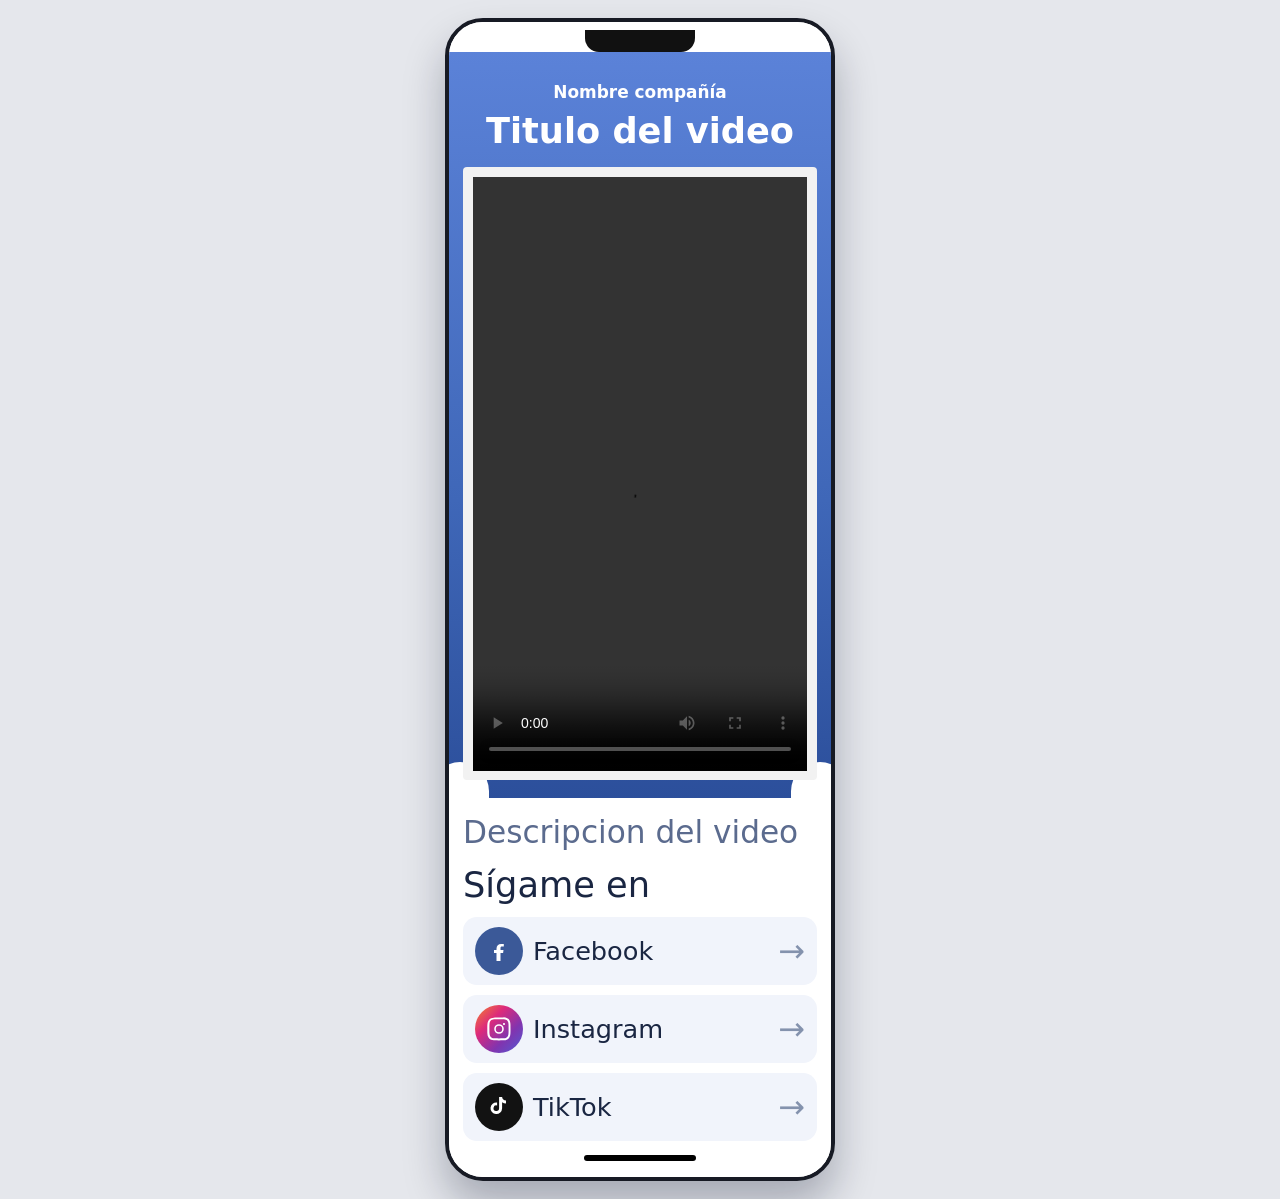
==== index.html @ ad81b4fa "Refina diseño QR y separa estructura, estilos y script" ====
<!doctype html>
<html lang="es">
  <head>
    <meta charset="UTF-8" />
    <meta name="viewport" content="width=device-width, initial-scale=1.0" />
    <title>Video QR | Nombre compañía</title>
    <link rel="stylesheet" href="styles.css" />
  </head>
  <body>
    <main class="phone-shell" aria-label="Página de video QR">
      <div class="top-notch-wrap" aria-hidden="true">
        <div class="top-notch"></div>
      </div>

      <section class="hero-frame">
        <p class="company">Nombre compañía</p>
        <h1 class="video-title">Titulo del video</h1>

        <div class="video-card">
          <video class="video-player" controls playsinline preload="metadata">
            <source src="VideoQR.mp4" type="video/mp4" />
            Tu navegador no soporta video HTML5.
          </video>
        </div>
      </section>

      <section class="content">
        <h2 class="description-title">Descripcion del video</h2>

        <h3 class="social-title">Sígame en</h3>
        <div class="social-list">
          <a class="social-item" href="https://www.facebook.com" target="_blank" rel="noopener noreferrer" aria-label="Facebook">
            <span class="social-icon facebook">
              <svg viewBox="0 0 24 24" aria-hidden="true">
                <path d="M13.5 22v-8h2.6l.4-3h-3V9.1c0-.9.3-1.5 1.6-1.5h1.7V5c-.3 0-1.4-.1-2.7-.1-2.7 0-4.6 1.7-4.6 4.8V11H7v3h2.5v8h4z" fill="currentColor"/>
              </svg>
            </span>
            <span class="social-label">Facebook</span>
            <span class="arrow">→</span>
          </a>

          <a class="social-item" href="https://www.instagram.com" target="_blank" rel="noopener noreferrer" aria-label="Instagram">
            <span class="social-icon instagram">
              <svg viewBox="0 0 24 24" aria-hidden="true">
                <path d="M12 7.2A4.8 4.8 0 1 0 12 16.8 4.8 4.8 0 0 0 12 7.2Zm0 8A3.2 3.2 0 1 1 12 8.8a3.2 3.2 0 0 1 0 6.4Zm6.1-8.2a1.1 1.1 0 1 1-2.2 0 1.1 1.1 0 0 1 2.2 0Z" fill="currentColor"/>
                <path d="M12 2.2c3.2 0 3.6 0 4.8.1 1 .1 1.6.2 2 .4.5.2.9.4 1.4.9.4.4.7.8.9 1.4.2.4.3 1 .4 2 .1 1.2.1 1.6.1 4.8s0 3.6-.1 4.8c-.1 1-.2 1.6-.4 2-.2.5-.4.9-.9 1.4-.4.4-.8.7-1.4.9-.4.2-1 .3-2 .4-1.2.1-1.6.1-4.8.1s-3.6 0-4.8-.1c-1-.1-1.6-.2-2-.4a3.8 3.8 0 0 1-1.4-.9 3.8 3.8 0 0 1-.9-1.4c-.2-.4-.3-1-.4-2-.1-1.2-.1-1.6-.1-4.8s0-3.6.1-4.8c.1-1 .2-1.6.4-2 .2-.5.4-.9.9-1.4.4-.4.8-.7 1.4-.9.4-.2 1-.3 2-.4C8.4 2.2 8.8 2.2 12 2.2Zm0-1.6c-3.2 0-3.7 0-5 .1-1.3.1-2.1.3-2.8.6a5.4 5.4 0 0 0-1.9 1.2A5.4 5.4 0 0 0 1 4.4c-.3.7-.5 1.5-.6 2.8C.3 8.5.3 9 .3 12s0 3.5.1 4.8c.1 1.3.3 2.1.6 2.8.3.7.7 1.3 1.2 1.9.6.6 1.2.9 1.9 1.2.7.3 1.5.5 2.8.6 1.3.1 1.8.1 5 .1s3.7 0 5-.1c1.3-.1 2.1-.3 2.8-.6a5.4 5.4 0 0 0 1.9-1.2c.6-.6.9-1.2 1.2-1.9.3-.7.5-1.5.6-2.8.1-1.3.1-1.8.1-5s0-3.7-.1-5c-.1-1.3-.3-2.1-.6-2.8a5.4 5.4 0 0 0-1.2-1.9 5.4 5.4 0 0 0-1.9-1.2c-.7-.3-1.5-.5-2.8-.6C15.7.6 15.2.6 12 .6Z" fill="currentColor"/>
              </svg>
            </span>
            <span class="social-label">Instagram</span>
            <span class="arrow">→</span>
          </a>

          <a class="social-item" href="https://www.tiktok.com" target="_blank" rel="noopener noreferrer" aria-label="TikTok">
            <span class="social-icon tiktok">
              <svg viewBox="0 0 24 24" aria-hidden="true">
                <path d="M19 8.5a6.5 6.5 0 0 1-3.9-1.3v6.1a5.8 5.8 0 1 1-5-5.8v3a2.8 2.8 0 1 0 2 2.7V2h3a4 4 0 0 0 3.9 3.5v3z" fill="currentColor"/>
              </svg>
            </span>
            <span class="social-label">TikTok</span>
            <span class="arrow">→</span>
          </a>
        </div>

        <div class="home-indicator" aria-hidden="true"></div>
      </section>
    </main>

    <script src="script.js"></script>
  </body>
</html>
---- styles.css ----
:root {
  --blue-1: #5b82d8;
  --blue-2: #3f67b8;
  --blue-3: #2c4f9b;
  --ink: #1a2642;
  --muted: #617193;
  --surface: #ffffff;
  --social-bg: #f1f4fb;
}

* {
  box-sizing: border-box;
}

body {
  margin: 0;
  min-height: 100vh;
  display: grid;
  place-items: center;
  background: #e5e7ec;
  font-family: "Segoe UI", system-ui, -apple-system, sans-serif;
  color: var(--ink);
  padding: 18px;
}

.phone-shell {
  width: min(100%, 390px);
  border: 4px solid #171a24;
  border-radius: 38px;
  background: var(--surface);
  overflow: hidden;
  box-shadow: 0 24px 42px rgba(8, 16, 38, 0.28);
}

.top-notch-wrap {
  padding-top: 8px;
  display: flex;
  justify-content: center;
  background: #fff;
}

.top-notch {
  width: 110px;
  height: 22px;
  background: #111;
  border-radius: 0 0 14px 14px;
}

.hero-frame {
  position: relative;
  background: linear-gradient(180deg, var(--blue-1) 0%, var(--blue-2) 60%, var(--blue-3) 100%);
  padding: 22px 14px 18px;
  text-align: center;
  color: #fff;
  overflow: hidden;
}

.hero-frame::before,
.hero-frame::after {
  content: "";
  position: absolute;
  bottom: -44px;
  width: 58px;
  height: 80px;
  background: #fff;
  border-radius: 35px;
}

.hero-frame::before {
  left: -18px;
}

.hero-frame::after {
  right: -18px;
}

.company {
  margin: 8px 0 10px;
  font-size: 1.06rem;
  font-weight: 600;
}

.video-title {
  margin: 0 0 16px;
  font-size: clamp(2rem, 6.8vw, 2.2rem);
  line-height: 1.1;
  font-weight: 800;
}

.video-card {
  position: relative;
  z-index: 1;
  background: #f2f2f2;
  border-radius: 4px;
  padding: 10px;
}

.video-player {
  width: 100%;
  display: block;
  aspect-ratio: 9 / 16;
  object-fit: cover;
  background: #000;
}

.content {
  padding: 14px;
  background: #fff;
}

.description-title {
  margin: 2px 0 14px;
  font-size: 1.95rem;
  font-weight: 400;
  color: #5b6b8e;
}

.social-title {
  margin: 0 0 12px;
  font-size: 2.2rem;
  font-weight: 400;
}

.social-list {
  display: grid;
  gap: 10px;
}

.social-item {
  display: flex;
  align-items: center;
  gap: 10px;
  text-decoration: none;
  color: var(--ink);
  background: var(--social-bg);
  padding: 10px 12px;
  border-radius: 14px;
  transition: transform 0.2s ease, box-shadow 0.2s ease;
}

.social-item:hover,
.social-item:focus-visible {
  transform: translateY(-1px);
  box-shadow: 0 8px 18px rgba(34, 58, 106, 0.15);
}

.social-icon {
  width: 48px;
  height: 48px;
  border-radius: 50%;
  display: grid;
  place-items: center;
  color: #fff;
  flex-shrink: 0;
}

.social-icon svg {
  width: 24px;
  height: 24px;
}

.facebook {
  background: #3b5998;
}

.instagram {
  background: linear-gradient(135deg, #f58529, #dd2a7b, #8134af, #515bd4);
}

.tiktok {
  background: #121212;
}

.social-label {
  flex: 1;
  font-size: 1.6rem;
}

.arrow {
  color: #8492ad;
  font-size: 2rem;
  line-height: 1;
}

.home-indicator {
  width: 112px;
  height: 6px;
  border-radius: 99px;
  margin: 14px auto 2px;
  background: #000;
}

@media (max-width: 420px) {
  body {
    padding: 0;
    background: #e5e7ec;
  }

  .phone-shell {
    min-height: 100vh;
    width: 100%;
    border: none;
    border-radius: 0;
    box-shadow: none;
  }
}
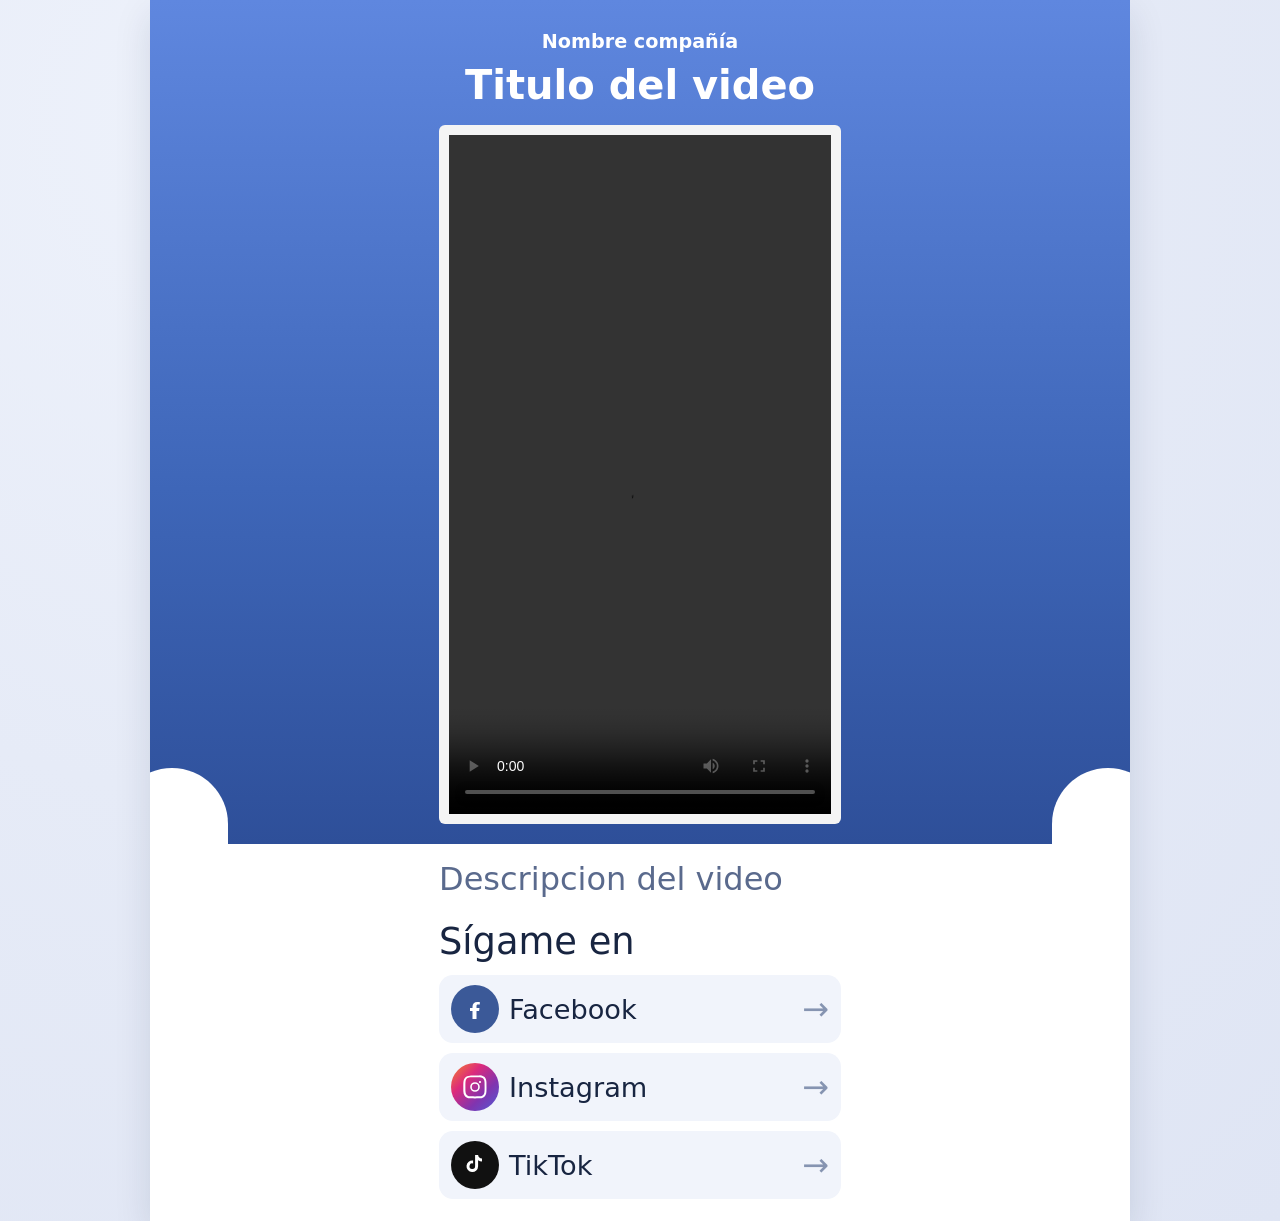
==== commit e35bfd16: "Quita marco de celular y adapta layout para móvil y escritorio" ====
--- a/index.html
+++ b/index.html
@@ -7,61 +7,59 @@
     <link rel="stylesheet" href="styles.css" />
   </head>
   <body>
-    <main class="phone-shell" aria-label="Página de video QR">
-      <div class="top-notch-wrap" aria-hidden="true">
-        <div class="top-notch"></div>
-      </div>
+    <main class="page" aria-label="Página de video QR">
+      <section class="hero-frame">
+        <div class="hero-inner">
+          <p class="company">Nombre compañía</p>
+          <h1 class="video-title">Titulo del video</h1>
 
-      <section class="hero-frame">
-        <p class="company">Nombre compañía</p>
-        <h1 class="video-title">Titulo del video</h1>
-
-        <div class="video-card">
-          <video class="video-player" controls playsinline preload="metadata">
-            <source src="VideoQR.mp4" type="video/mp4" />
-            Tu navegador no soporta video HTML5.
-          </video>
+          <div class="video-card">
+            <video class="video-player" controls playsinline preload="metadata">
+              <source src="VideoQR.mp4" type="video/mp4" />
+              Tu navegador no soporta video HTML5.
+            </video>
+          </div>
         </div>
       </section>
 
       <section class="content">
-        <h2 class="description-title">Descripcion del video</h2>
+        <div class="content-inner">
+          <h2 class="description-title">Descripcion del video</h2>
 
-        <h3 class="social-title">Sígame en</h3>
-        <div class="social-list">
-          <a class="social-item" href="https://www.facebook.com" target="_blank" rel="noopener noreferrer" aria-label="Facebook">
-            <span class="social-icon facebook">
-              <svg viewBox="0 0 24 24" aria-hidden="true">
-                <path d="M13.5 22v-8h2.6l.4-3h-3V9.1c0-.9.3-1.5 1.6-1.5h1.7V5c-.3 0-1.4-.1-2.7-.1-2.7 0-4.6 1.7-4.6 4.8V11H7v3h2.5v8h4z" fill="currentColor"/>
-              </svg>
-            </span>
-            <span class="social-label">Facebook</span>
-            <span class="arrow">→</span>
-          </a>
+          <h3 class="social-title">Sígame en</h3>
+          <div class="social-list">
+            <a class="social-item" href="https://www.facebook.com" target="_blank" rel="noopener noreferrer" aria-label="Facebook">
+              <span class="social-icon facebook">
+                <svg viewBox="0 0 24 24" aria-hidden="true">
+                  <path d="M13.5 22v-8h2.6l.4-3h-3V9.1c0-.9.3-1.5 1.6-1.5h1.7V5c-.3 0-1.4-.1-2.7-.1-2.7 0-4.6 1.7-4.6 4.8V11H7v3h2.5v8h4z" fill="currentColor"/>
+                </svg>
+              </span>
+              <span class="social-label">Facebook</span>
+              <span class="arrow">→</span>
+            </a>
 
-          <a class="social-item" href="https://www.instagram.com" target="_blank" rel="noopener noreferrer" aria-label="Instagram">
-            <span class="social-icon instagram">
-              <svg viewBox="0 0 24 24" aria-hidden="true">
-                <path d="M12 7.2A4.8 4.8 0 1 0 12 16.8 4.8 4.8 0 0 0 12 7.2Zm0 8A3.2 3.2 0 1 1 12 8.8a3.2 3.2 0 0 1 0 6.4Zm6.1-8.2a1.1 1.1 0 1 1-2.2 0 1.1 1.1 0 0 1 2.2 0Z" fill="currentColor"/>
-                <path d="M12 2.2c3.2 0 3.6 0 4.8.1 1 .1 1.6.2 2 .4.5.2.9.4 1.4.9.4.4.7.8.9 1.4.2.4.3 1 .4 2 .1 1.2.1 1.6.1 4.8s0 3.6-.1 4.8c-.1 1-.2 1.6-.4 2-.2.5-.4.9-.9 1.4-.4.4-.8.7-1.4.9-.4.2-1 .3-2 .4-1.2.1-1.6.1-4.8.1s-3.6 0-4.8-.1c-1-.1-1.6-.2-2-.4a3.8 3.8 0 0 1-1.4-.9 3.8 3.8 0 0 1-.9-1.4c-.2-.4-.3-1-.4-2-.1-1.2-.1-1.6-.1-4.8s0-3.6.1-4.8c.1-1 .2-1.6.4-2 .2-.5.4-.9.9-1.4.4-.4.8-.7 1.4-.9.4-.2 1-.3 2-.4C8.4 2.2 8.8 2.2 12 2.2Zm0-1.6c-3.2 0-3.7 0-5 .1-1.3.1-2.1.3-2.8.6a5.4 5.4 0 0 0-1.9 1.2A5.4 5.4 0 0 0 1 4.4c-.3.7-.5 1.5-.6 2.8C.3 8.5.3 9 .3 12s0 3.5.1 4.8c.1 1.3.3 2.1.6 2.8.3.7.7 1.3 1.2 1.9.6.6 1.2.9 1.9 1.2.7.3 1.5.5 2.8.6 1.3.1 1.8.1 5 .1s3.7 0 5-.1c1.3-.1 2.1-.3 2.8-.6a5.4 5.4 0 0 0 1.9-1.2c.6-.6.9-1.2 1.2-1.9.3-.7.5-1.5.6-2.8.1-1.3.1-1.8.1-5s0-3.7-.1-5c-.1-1.3-.3-2.1-.6-2.8a5.4 5.4 0 0 0-1.2-1.9 5.4 5.4 0 0 0-1.9-1.2c-.7-.3-1.5-.5-2.8-.6C15.7.6 15.2.6 12 .6Z" fill="currentColor"/>
-              </svg>
-            </span>
-            <span class="social-label">Instagram</span>
-            <span class="arrow">→</span>
-          </a>
+            <a class="social-item" href="https://www.instagram.com" target="_blank" rel="noopener noreferrer" aria-label="Instagram">
+              <span class="social-icon instagram">
+                <svg viewBox="0 0 24 24" aria-hidden="true">
+                  <path d="M12 7.2A4.8 4.8 0 1 0 12 16.8 4.8 4.8 0 0 0 12 7.2Zm0 8A3.2 3.2 0 1 1 12 8.8a3.2 3.2 0 0 1 0 6.4Zm6.1-8.2a1.1 1.1 0 1 1-2.2 0 1.1 1.1 0 0 1 2.2 0Z" fill="currentColor"/>
+                  <path d="M12 2.2c3.2 0 3.6 0 4.8.1 1 .1 1.6.2 2 .4.5.2.9.4 1.4.9.4.4.7.8.9 1.4.2.4.3 1 .4 2 .1 1.2.1 1.6.1 4.8s0 3.6-.1 4.8c-.1 1-.2 1.6-.4 2-.2.5-.4.9-.9 1.4-.4.4-.8.7-1.4.9-.4.2-1 .3-2 .4-1.2.1-1.6.1-4.8.1s-3.6 0-4.8-.1c-1-.1-1.6-.2-2-.4a3.8 3.8 0 0 1-1.4-.9 3.8 3.8 0 0 1-.9-1.4c-.2-.4-.3-1-.4-2-.1-1.2-.1-1.6-.1-4.8s0-3.6.1-4.8c.1-1 .2-1.6.4-2 .2-.5.4-.9.9-1.4.4-.4.8-.7 1.4-.9.4-.2 1-.3 2-.4C8.4 2.2 8.8 2.2 12 2.2Zm0-1.6c-3.2 0-3.7 0-5 .1-1.3.1-2.1.3-2.8.6a5.4 5.4 0 0 0-1.9 1.2A5.4 5.4 0 0 0 1 4.4c-.3.7-.5 1.5-.6 2.8C.3 8.5.3 9 .3 12s0 3.5.1 4.8c.1 1.3.3 2.1.6 2.8.3.7.7 1.3 1.2 1.9.6.6 1.2.9 1.9 1.2.7.3 1.5.5 2.8.6 1.3.1 1.8.1 5 .1s3.7 0 5-.1c1.3-.1 2.1-.3 2.8-.6a5.4 5.4 0 0 0 1.9-1.2c.6-.6.9-1.2 1.2-1.9.3-.7.5-1.5.6-2.8.1-1.3.1-1.8.1-5s0-3.7-.1-5c-.1-1.3-.3-2.1-.6-2.8a5.4 5.4 0 0 0-1.2-1.9 5.4 5.4 0 0 0-1.9-1.2c-.7-.3-1.5-.5-2.8-.6C15.7.6 15.2.6 12 .6Z" fill="currentColor"/>
+                </svg>
+              </span>
+              <span class="social-label">Instagram</span>
+              <span class="arrow">→</span>
+            </a>
 
-          <a class="social-item" href="https://www.tiktok.com" target="_blank" rel="noopener noreferrer" aria-label="TikTok">
-            <span class="social-icon tiktok">
-              <svg viewBox="0 0 24 24" aria-hidden="true">
-                <path d="M19 8.5a6.5 6.5 0 0 1-3.9-1.3v6.1a5.8 5.8 0 1 1-5-5.8v3a2.8 2.8 0 1 0 2 2.7V2h3a4 4 0 0 0 3.9 3.5v3z" fill="currentColor"/>
-              </svg>
-            </span>
-            <span class="social-label">TikTok</span>
-            <span class="arrow">→</span>
-          </a>
+            <a class="social-item" href="https://www.tiktok.com" target="_blank" rel="noopener noreferrer" aria-label="TikTok">
+              <span class="social-icon tiktok">
+                <svg viewBox="0 0 24 24" aria-hidden="true">
+                  <path d="M19 8.5a6.5 6.5 0 0 1-3.9-1.3v6.1a5.8 5.8 0 1 1-5-5.8v3a2.8 2.8 0 1 0 2 2.7V2h3a4 4 0 0 0 3.9 3.5v3z" fill="currentColor"/>
+                </svg>
+              </span>
+              <span class="social-label">TikTok</span>
+              <span class="arrow">→</span>
+            </a>
+          </div>
         </div>
-
-        <div class="home-indicator" aria-hidden="true"></div>
       </section>
     </main>
 
--- a/styles.css
+++ b/styles.css
@@ -1,11 +1,10 @@
 :root {
-  --blue-1: #5b82d8;
-  --blue-2: #3f67b8;
-  --blue-3: #2c4f9b;
-  --ink: #1a2642;
-  --muted: #617193;
+  --blue-1: #5f87df;
+  --blue-2: #3e66b8;
+  --blue-3: #2e4f99;
+  --ink: #182541;
+  --social-bg: #f1f4fb;
   --surface: #ffffff;
-  --social-bg: #f1f4fb;
 }
 
 * {
@@ -15,43 +14,22 @@
 body {
   margin: 0;
   min-height: 100vh;
-  display: grid;
-  place-items: center;
-  background: #e5e7ec;
+  background: radial-gradient(circle at 20% 10%, #eef2fb 0%, #e6ebf7 45%, #dfe5f4 100%);
   font-family: "Segoe UI", system-ui, -apple-system, sans-serif;
   color: var(--ink);
-  padding: 18px;
 }
 
-.phone-shell {
-  width: min(100%, 390px);
-  border: 4px solid #171a24;
-  border-radius: 38px;
+.page {
+  width: min(100%, 980px);
+  margin: 0 auto;
   background: var(--surface);
-  overflow: hidden;
-  box-shadow: 0 24px 42px rgba(8, 16, 38, 0.28);
-}
-
-.top-notch-wrap {
-  padding-top: 8px;
-  display: flex;
-  justify-content: center;
-  background: #fff;
-}
-
-.top-notch {
-  width: 110px;
-  height: 22px;
-  background: #111;
-  border-radius: 0 0 14px 14px;
+  box-shadow: 0 14px 35px rgba(18, 34, 68, 0.12);
+  min-height: 100vh;
 }
 
 .hero-frame {
   position: relative;
-  background: linear-gradient(180deg, var(--blue-1) 0%, var(--blue-2) 60%, var(--blue-3) 100%);
-  padding: 22px 14px 18px;
-  text-align: center;
-  color: #fff;
+  background: linear-gradient(180deg, var(--blue-1) 0%, var(--blue-2) 58%, var(--blue-3) 100%);
   overflow: hidden;
 }
 
@@ -59,39 +37,47 @@
 .hero-frame::after {
   content: "";
   position: absolute;
-  bottom: -44px;
-  width: 58px;
-  height: 80px;
+  bottom: -56px;
+  width: 112px;
+  height: 132px;
   background: #fff;
-  border-radius: 35px;
+  border-radius: 62px;
 }
 
-.hero-frame::before {
-  left: -18px;
+.hero-frame::before { left: -34px; }
+.hero-frame::after { right: -34px; }
+
+.hero-inner,
+.content-inner {
+  width: min(100%, 430px);
+  margin: 0 auto;
+  padding-inline: 14px;
 }
 
-.hero-frame::after {
-  right: -18px;
+.hero-inner {
+  padding-block: 30px 20px;
+  text-align: center;
+  color: #fff;
+  position: relative;
+  z-index: 1;
 }
 
 .company {
-  margin: 8px 0 10px;
-  font-size: 1.06rem;
+  margin: 0 0 10px;
+  font-size: 1.2rem;
   font-weight: 600;
 }
 
 .video-title {
-  margin: 0 0 16px;
-  font-size: clamp(2rem, 6.8vw, 2.2rem);
+  margin: 0 0 18px;
+  font-size: clamp(2rem, 7vw, 2.5rem);
+  font-weight: 800;
   line-height: 1.1;
-  font-weight: 800;
 }
 
 .video-card {
-  position: relative;
-  z-index: 1;
-  background: #f2f2f2;
-  border-radius: 4px;
+  background: #f4f4f4;
+  border-radius: 6px;
   padding: 10px;
 }
 
@@ -104,20 +90,23 @@
 }
 
 .content {
-  padding: 14px;
   background: #fff;
 }
 
+.content-inner {
+  padding-block: 16px 22px;
+}
+
 .description-title {
-  margin: 2px 0 14px;
-  font-size: 1.95rem;
+  margin: 0 0 22px;
+  color: #5a6a8d;
+  font-size: clamp(1.6rem, 5.8vw, 2rem);
   font-weight: 400;
-  color: #5b6b8e;
 }
 
 .social-title {
   margin: 0 0 12px;
-  font-size: 2.2rem;
+  font-size: clamp(1.9rem, 6.2vw, 2.3rem);
   font-weight: 400;
 }
 
@@ -133,24 +122,24 @@
   text-decoration: none;
   color: var(--ink);
   background: var(--social-bg);
+  border-radius: 14px;
   padding: 10px 12px;
-  border-radius: 14px;
-  transition: transform 0.2s ease, box-shadow 0.2s ease;
+  transition: transform .2s ease, box-shadow .2s ease;
 }
 
 .social-item:hover,
 .social-item:focus-visible {
   transform: translateY(-1px);
-  box-shadow: 0 8px 18px rgba(34, 58, 106, 0.15);
+  box-shadow: 0 8px 18px rgba(34, 58, 106, 0.14);
 }
 
 .social-icon {
   width: 48px;
   height: 48px;
-  border-radius: 50%;
+  border-radius: 999px;
+  color: #fff;
   display: grid;
   place-items: center;
-  color: #fff;
   flex-shrink: 0;
 }
 
@@ -159,48 +148,23 @@
   height: 24px;
 }
 
-.facebook {
-  background: #3b5998;
-}
-
-.instagram {
-  background: linear-gradient(135deg, #f58529, #dd2a7b, #8134af, #515bd4);
-}
-
-.tiktok {
-  background: #121212;
-}
+.facebook { background: #3b5998; }
+.instagram { background: linear-gradient(135deg, #f58529, #dd2a7b, #8134af, #515bd4); }
+.tiktok { background: #111; }
 
 .social-label {
   flex: 1;
-  font-size: 1.6rem;
+  font-size: clamp(1.25rem, 4.8vw, 1.7rem);
 }
 
 .arrow {
-  color: #8492ad;
   font-size: 2rem;
+  color: #8694b1;
   line-height: 1;
 }
 
-.home-indicator {
-  width: 112px;
-  height: 6px;
-  border-radius: 99px;
-  margin: 14px auto 2px;
-  background: #000;
-}
-
-@media (max-width: 420px) {
-  body {
-    padding: 0;
-    background: #e5e7ec;
-  }
-
-  .phone-shell {
-    min-height: 100vh;
-    width: 100%;
-    border: none;
-    border-radius: 0;
+@media (max-width: 768px) {
+  .page {
     box-shadow: none;
   }
 }
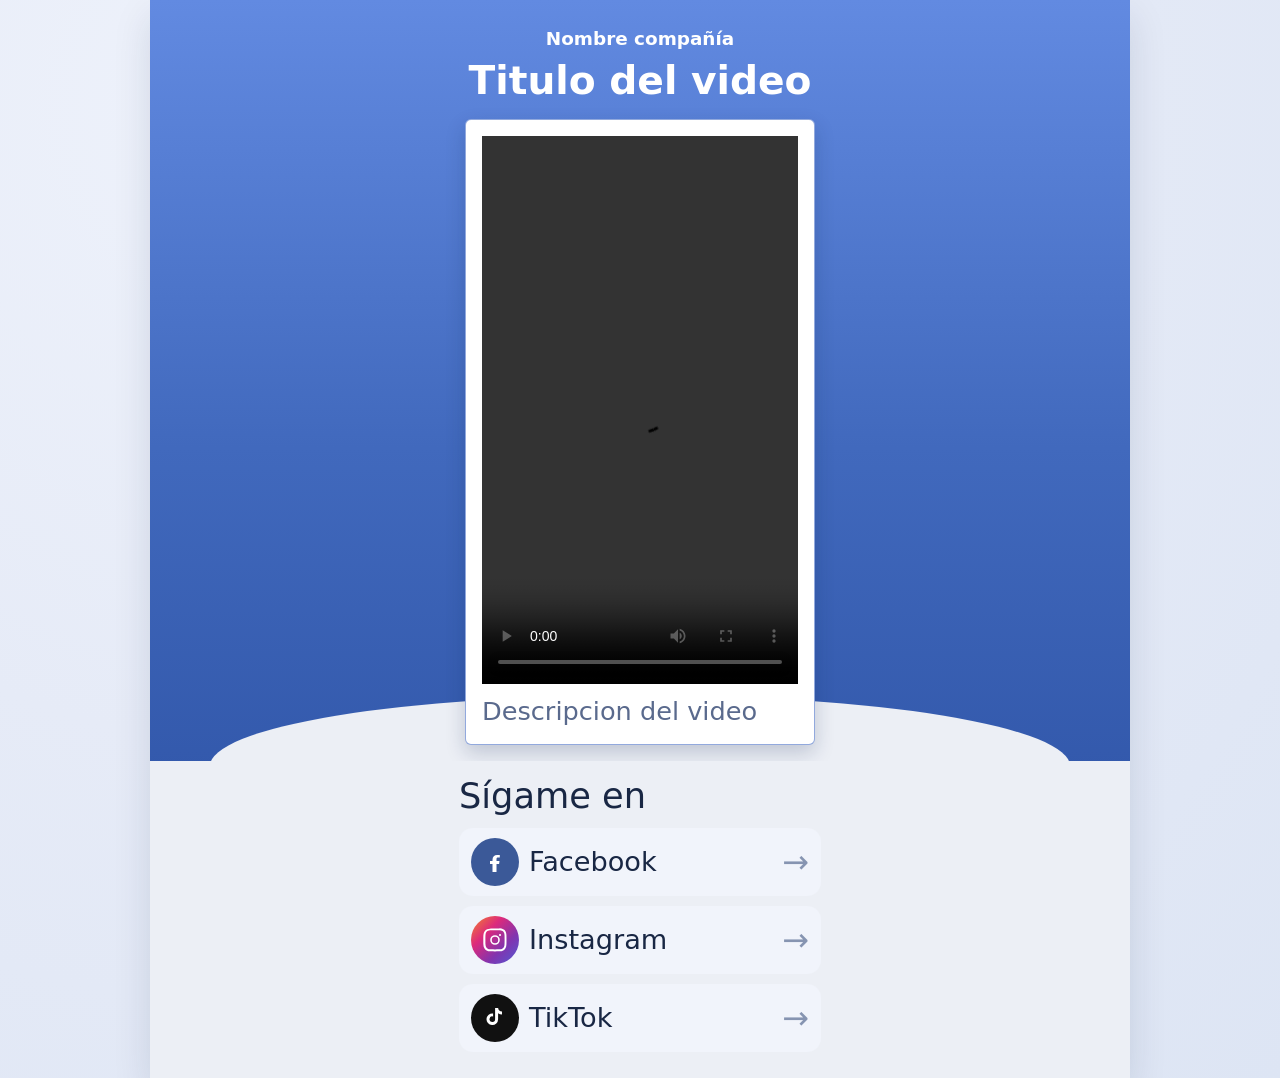
==== commit 5f385e58: "Aumenta ligeramente el borde blanco del marco de video" ====
--- a/index.html
+++ b/index.html
@@ -18,14 +18,14 @@
               <source src="VideoQR.mp4" type="video/mp4" />
               Tu navegador no soporta video HTML5.
             </video>
+
+            <h2 class="description-title">Descripcion del video</h2>
           </div>
         </div>
       </section>
 
       <section class="content">
         <div class="content-inner">
-          <h2 class="description-title">Descripcion del video</h2>
-
           <h3 class="social-title">Sígame en</h3>
           <div class="social-list">
             <a class="social-item" href="https://www.facebook.com" target="_blank" rel="noopener noreferrer" aria-label="Facebook">
--- a/styles.css
+++ b/styles.css
@@ -1,112 +1,129 @@
 :root {
-  --blue-1: #5f87df;
-  --blue-2: #3e66b8;
-  --blue-3: #2e4f99;
-  --ink: #182541;
+  --blue-top: #628ae1;
+  --blue-mid: #4169bd;
+  --blue-bottom: #3359ac;
+  --ink: #192744;
+  --muted: #5a6a8d;
+  --surface: #ffffff;
+  --page-gray: #eceff5;
   --social-bg: #f1f4fb;
-  --surface: #ffffff;
 }
 
 * {
   box-sizing: border-box;
 }
 
+html,
 body {
   margin: 0;
+  padding: 0;
+}
+
+body {
   min-height: 100vh;
-  background: radial-gradient(circle at 20% 10%, #eef2fb 0%, #e6ebf7 45%, #dfe5f4 100%);
+  overflow-x: hidden;
   font-family: "Segoe UI", system-ui, -apple-system, sans-serif;
   color: var(--ink);
+  background: radial-gradient(circle at 20% 10%, #eef2fb 0%, #e6ebf7 45%, #dde5f4 100%);
 }
 
 .page {
-  width: min(100%, 980px);
+  width: 100%;
+  max-width: 980px;
   margin: 0 auto;
-  background: var(--surface);
-  box-shadow: 0 14px 35px rgba(18, 34, 68, 0.12);
   min-height: 100vh;
+  background: var(--page-gray);
+  box-shadow: 0 16px 36px rgba(18, 34, 68, 0.12);
 }
 
 .hero-frame {
   position: relative;
-  background: linear-gradient(180deg, var(--blue-1) 0%, var(--blue-2) 58%, var(--blue-3) 100%);
   overflow: hidden;
+  background: linear-gradient(180deg, var(--blue-top) 0%, var(--blue-mid) 58%, var(--blue-bottom) 100%);
+  padding-bottom: 18px;
 }
 
-.hero-frame::before,
 .hero-frame::after {
   content: "";
   position: absolute;
-  bottom: -56px;
-  width: 112px;
-  height: 132px;
-  background: #fff;
-  border-radius: 62px;
+  left: 50%;
+  transform: translateX(-50%);
+  bottom: -66px;
+  width: min(136%, 860px);
+  height: 142px;
+  background: var(--page-gray);
+  border-radius: 50%;
 }
-
-.hero-frame::before { left: -34px; }
-.hero-frame::after { right: -34px; }
 
 .hero-inner,
 .content-inner {
-  width: min(100%, 430px);
+  width: min(100%, 390px);
   margin: 0 auto;
   padding-inline: 14px;
 }
 
 .hero-inner {
-  padding-block: 30px 20px;
+  position: relative;
+  z-index: 1;
   text-align: center;
   color: #fff;
-  position: relative;
-  z-index: 1;
+  padding-block: 18px 8px;
 }
 
 .company {
-  margin: 0 0 10px;
-  font-size: 1.2rem;
+  margin: 10px 0 10px;
+  font-size: 1.15rem;
   font-weight: 600;
 }
 
 .video-title {
-  margin: 0 0 18px;
-  font-size: clamp(2rem, 7vw, 2.5rem);
+  margin: 0 0 16px;
+  line-height: 1.12;
   font-weight: 800;
-  line-height: 1.1;
+  font-size: clamp(2rem, 6.7vw, 2.45rem);
 }
 
+/* Marco blanco del video */
 .video-card {
-  background: #f4f4f4;
+  width: min(100%, 350px);
+  margin: 0 auto;
+  background: #fff;
+  border: 1px solid rgba(74, 113, 198, 0.6);
   border-radius: 6px;
-  padding: 10px;
+  padding: 16px;
+  box-shadow: 0 8px 20px rgba(17, 36, 78, 0.2);
 }
 
 .video-player {
   width: 100%;
   display: block;
-  aspect-ratio: 9 / 16;
+  aspect-ratio: 9 / 15.6;
   object-fit: cover;
   background: #000;
 }
 
 .content {
-  background: #fff;
+  position: relative;
+  background: var(--page-gray);
+  margin-top: -10px;
+  z-index: 2;
 }
 
 .content-inner {
-  padding-block: 16px 22px;
+  padding-block: 14px 26px;
 }
 
 .description-title {
-  margin: 0 0 22px;
-  color: #5a6a8d;
-  font-size: clamp(1.6rem, 5.8vw, 2rem);
+  margin: 12px 0 2px;
+  color: var(--muted);
+  font-size: clamp(1.35rem, 4.8vw, 1.6rem);
   font-weight: 400;
+  text-align: left;
 }
 
 .social-title {
   margin: 0 0 12px;
-  font-size: clamp(1.9rem, 6.2vw, 2.3rem);
+  font-size: clamp(1.9rem, 6.2vw, 2.2rem);
   font-weight: 400;
 }
 
@@ -124,7 +141,7 @@
   background: var(--social-bg);
   border-radius: 14px;
   padding: 10px 12px;
-  transition: transform .2s ease, box-shadow .2s ease;
+  transition: transform 0.2s ease, box-shadow 0.2s ease;
 }
 
 .social-item:hover,
@@ -148,9 +165,17 @@
   height: 24px;
 }
 
-.facebook { background: #3b5998; }
-.instagram { background: linear-gradient(135deg, #f58529, #dd2a7b, #8134af, #515bd4); }
-.tiktok { background: #111; }
+.facebook {
+  background: #3b5998;
+}
+
+.instagram {
+  background: linear-gradient(135deg, #f58529, #dd2a7b, #8134af, #515bd4);
+}
+
+.tiktok {
+  background: #111;
+}
 
 .social-label {
   flex: 1;
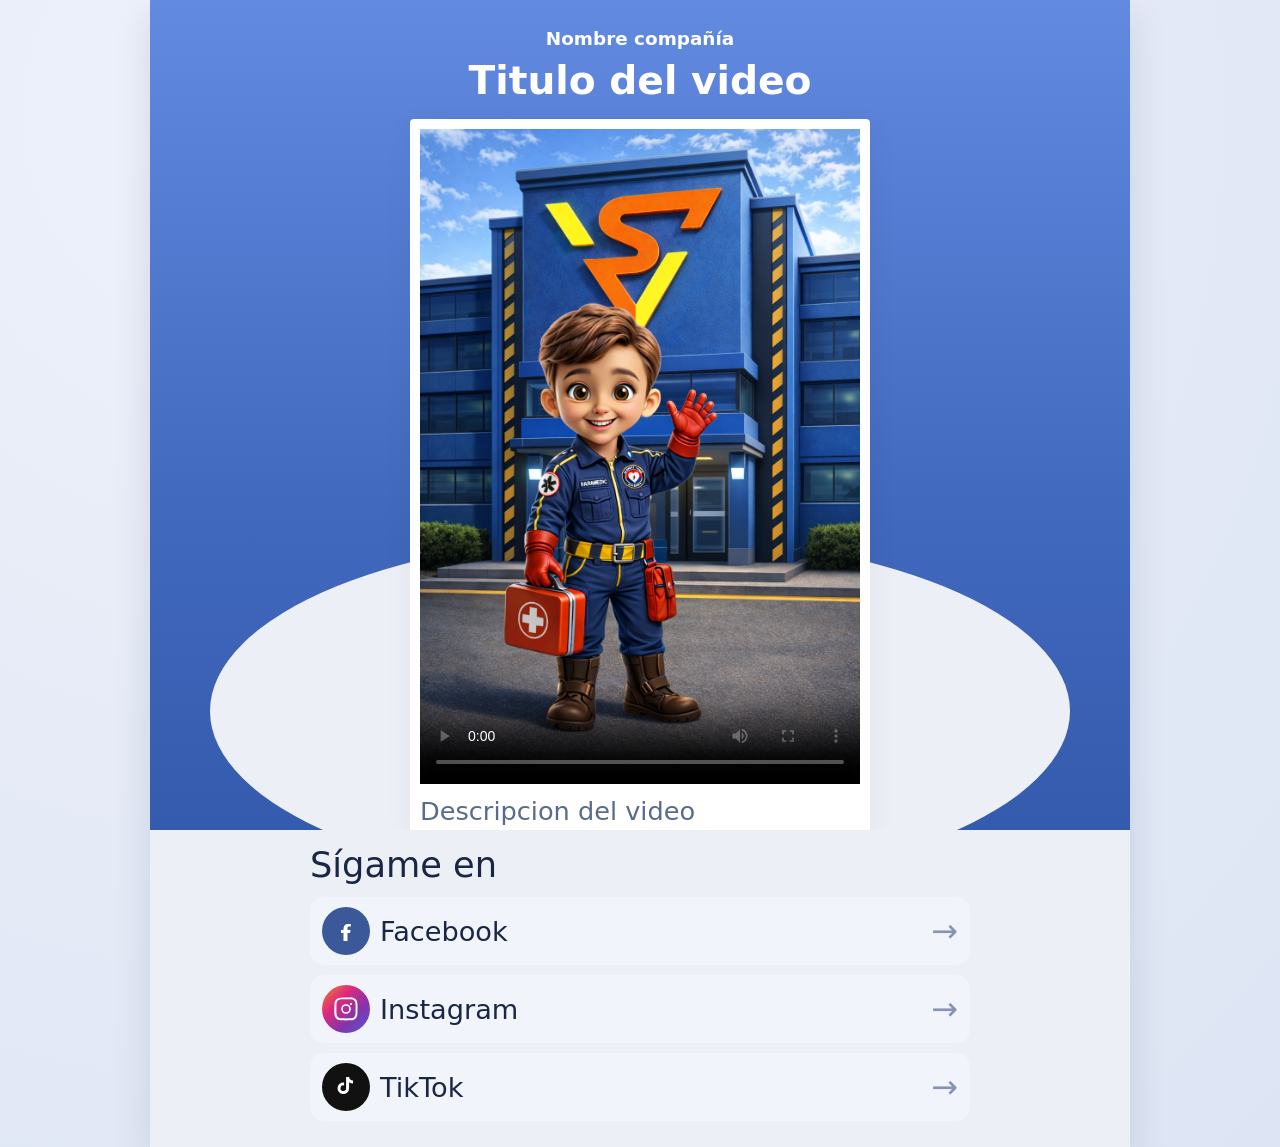
==== commit 5094b876: "Actualiza redes sociales y portada del video" ====
--- a/index.html
+++ b/index.html
@@ -14,7 +14,7 @@
           <h1 class="video-title">Titulo del video</h1>
 
           <div class="video-card">
-            <video class="video-player" controls playsinline preload="metadata">
+            <video class="video-player" controls playsinline preload="metadata" poster="portadaVideo.png">
               <source src="VideoQR.mp4" type="video/mp4" />
               Tu navegador no soporta video HTML5.
             </video>
@@ -28,7 +28,7 @@
         <div class="content-inner">
           <h3 class="social-title">Sígame en</h3>
           <div class="social-list">
-            <a class="social-item" href="https://www.facebook.com" target="_blank" rel="noopener noreferrer" aria-label="Facebook">
+            <a class="social-item" href="https://www.facebook.com/2000siemprecr/" target="_blank" rel="noopener noreferrer" aria-label="Facebook">
               <span class="social-icon facebook">
                 <svg viewBox="0 0 24 24" aria-hidden="true">
                   <path d="M13.5 22v-8h2.6l.4-3h-3V9.1c0-.9.3-1.5 1.6-1.5h1.7V5c-.3 0-1.4-.1-2.7-.1-2.7 0-4.6 1.7-4.6 4.8V11H7v3h2.5v8h4z" fill="currentColor"/>
@@ -38,7 +38,7 @@
               <span class="arrow">→</span>
             </a>
 
-            <a class="social-item" href="https://www.instagram.com" target="_blank" rel="noopener noreferrer" aria-label="Instagram">
+            <a class="social-item" href="https://www.instagram.com/2000siempreconstructora/" target="_blank" rel="noopener noreferrer" aria-label="Instagram">
               <span class="social-icon instagram">
                 <svg viewBox="0 0 24 24" aria-hidden="true">
                   <path d="M12 7.2A4.8 4.8 0 1 0 12 16.8 4.8 4.8 0 0 0 12 7.2Zm0 8A3.2 3.2 0 1 1 12 8.8a3.2 3.2 0 0 1 0 6.4Zm6.1-8.2a1.1 1.1 0 1 1-2.2 0 1.1 1.1 0 0 1 2.2 0Z" fill="currentColor"/>
--- a/styles.css
+++ b/styles.css
@@ -40,7 +40,7 @@
   position: relative;
   overflow: hidden;
   background: linear-gradient(180deg, var(--blue-top) 0%, var(--blue-mid) 58%, var(--blue-bottom) 100%);
-  padding-bottom: 18px;
+  padding-bottom: 8px;
 }
 
 .hero-frame::after {
@@ -48,18 +48,18 @@
   position: absolute;
   left: 50%;
   transform: translateX(-50%);
-  bottom: -66px;
+  bottom: -13px;
   width: min(136%, 860px);
-  height: 142px;
+  height: 352px;
   background: var(--page-gray);
   border-radius: 50%;
 }
 
 .hero-inner,
 .content-inner {
-  width: min(100%, 390px);
+  width: min(100%, 700px);
   margin: 0 auto;
-  padding-inline: 14px;
+  padding-inline: 8px;
 }
 
 .hero-inner {
@@ -85,27 +85,29 @@
 
 /* Marco blanco del video */
 .video-card {
-  width: min(100%, 350px);
-  margin: 0 auto;
+  width: min(100%, 460px);
+  margin: 0 auto 20px;
   background: #fff;
-  border: 1px solid rgba(74, 113, 198, 0.6);
-  border-radius: 6px;
-  padding: 16px;
-  box-shadow: 0 8px 20px rgba(17, 36, 78, 0.2);
+  border: none;
+  border-radius: 4px;
+  padding: 10px;
+  box-shadow: 1px 6px 30px rgba(0, 31, 14, 0.05);
 }
 
 .video-player {
   width: 100%;
   display: block;
-  aspect-ratio: 9 / 15.6;
+  aspect-ratio: 9 / 13.4;
   object-fit: cover;
-  background: #000;
+  border: none;
+  border-radius: 0;
+  background: #dce5f6;
 }
 
 .content {
   position: relative;
   background: var(--page-gray);
-  margin-top: -10px;
+  margin-top: -44px;
   z-index: 2;
 }
 
@@ -188,6 +190,13 @@
   line-height: 1;
 }
 
+@media (min-width: 640px) {
+  .hero-inner,
+  .content-inner {
+    padding-inline: 20px;
+  }
+}
+
 @media (max-width: 768px) {
   .page {
     box-shadow: none;
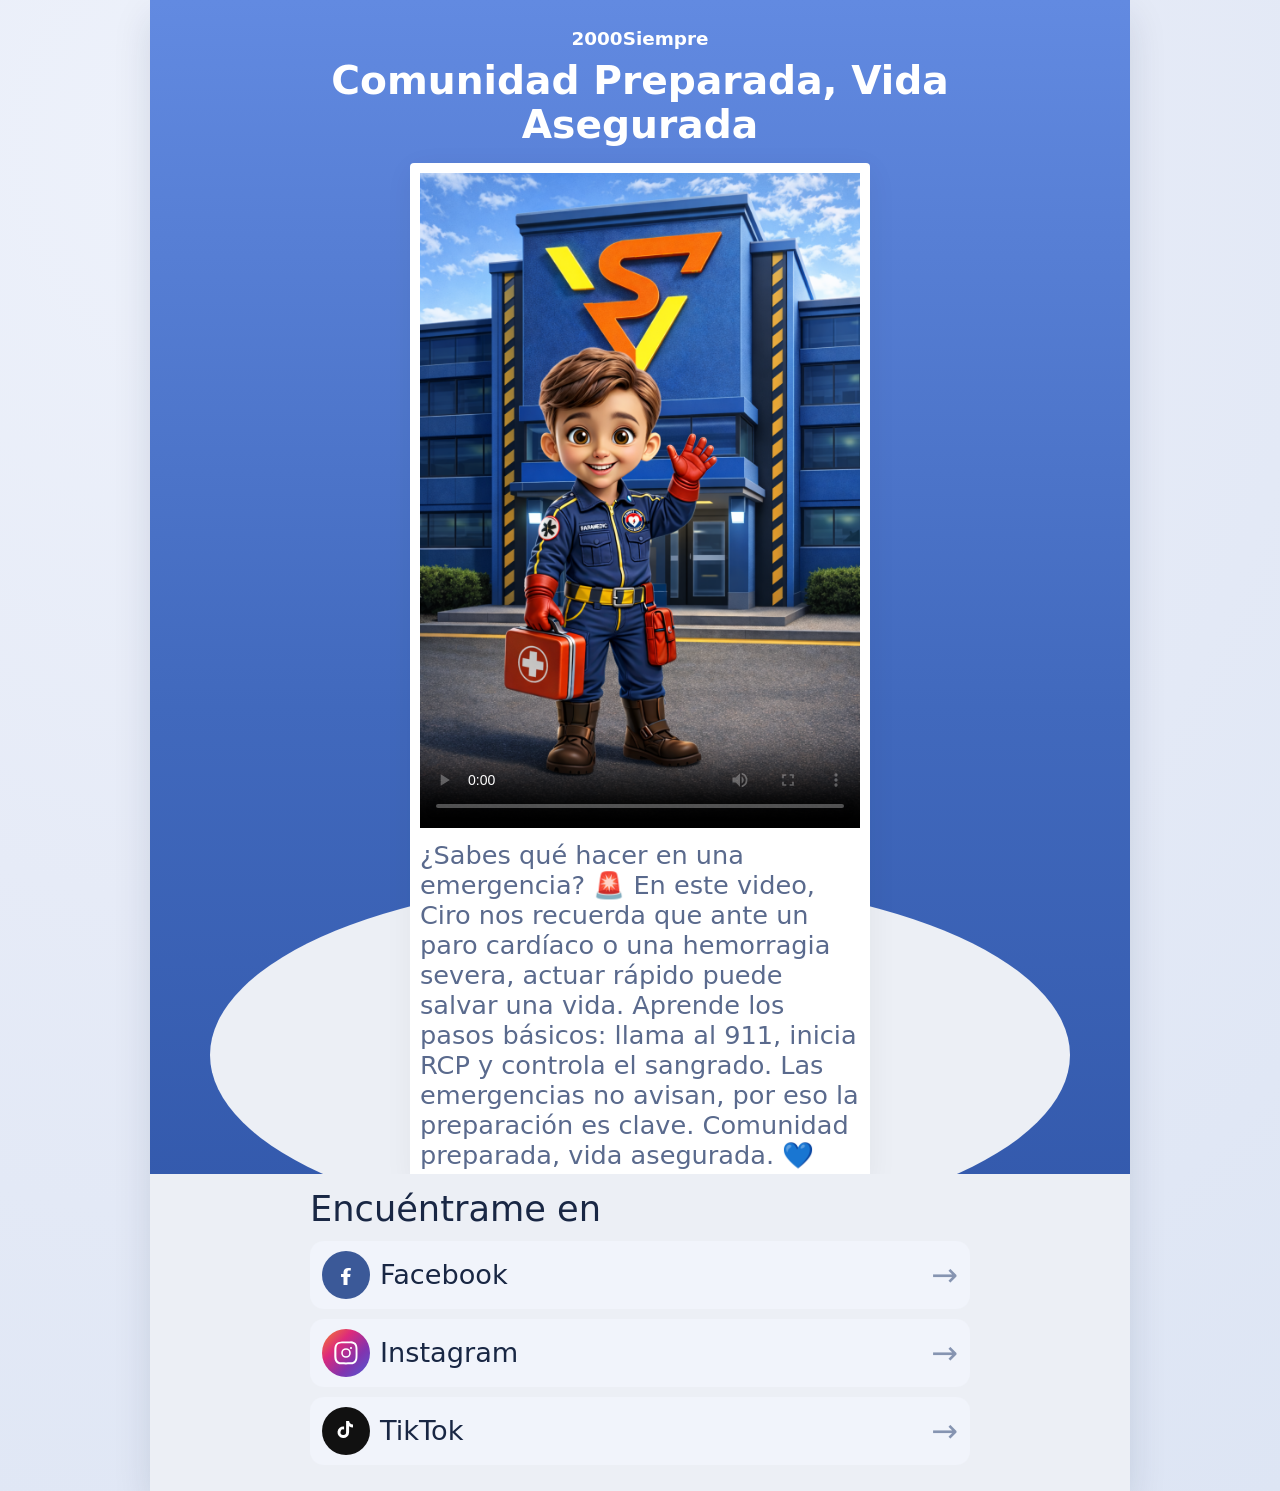
==== commit 0313af73: "Cambiando titulos y descripcion" ====
--- a/index.html
+++ b/index.html
@@ -3,15 +3,15 @@
   <head>
     <meta charset="UTF-8" />
     <meta name="viewport" content="width=device-width, initial-scale=1.0" />
-    <title>Video QR | Nombre compañía</title>
+    <title>Video QR | 2000Siempre</title>
     <link rel="stylesheet" href="styles.css" />
   </head>
   <body>
     <main class="page" aria-label="Página de video QR">
       <section class="hero-frame">
         <div class="hero-inner">
-          <p class="company">Nombre compañía</p>
-          <h1 class="video-title">Titulo del video</h1>
+          <p class="company">2000Siempre</p>
+          <h1 class="video-title">Comunidad Preparada, Vida Asegurada</h1>
 
           <div class="video-card">
             <video class="video-player" controls playsinline preload="metadata" poster="portadaVideo.png">
@@ -19,14 +19,14 @@
               Tu navegador no soporta video HTML5.
             </video>
 
-            <h2 class="description-title">Descripcion del video</h2>
+            <h2 class="description-title">¿Sabes qué hacer en una emergencia? 🚨 En este video, Ciro nos recuerda que ante un paro cardíaco o una hemorragia severa, actuar rápido puede salvar una vida. Aprende los pasos básicos: llama al 911, inicia RCP y controla el sangrado. Las emergencias no avisan, por eso la preparación es clave. Comunidad preparada, vida asegurada. 💙</h2>
           </div>
         </div>
       </section>
 
       <section class="content">
         <div class="content-inner">
-          <h3 class="social-title">Sígame en</h3>
+          <h3 class="social-title">Encuéntrame en</h3>
           <div class="social-list">
             <a class="social-item" href="https://www.facebook.com/2000siemprecr/" target="_blank" rel="noopener noreferrer" aria-label="Facebook">
               <span class="social-icon facebook">
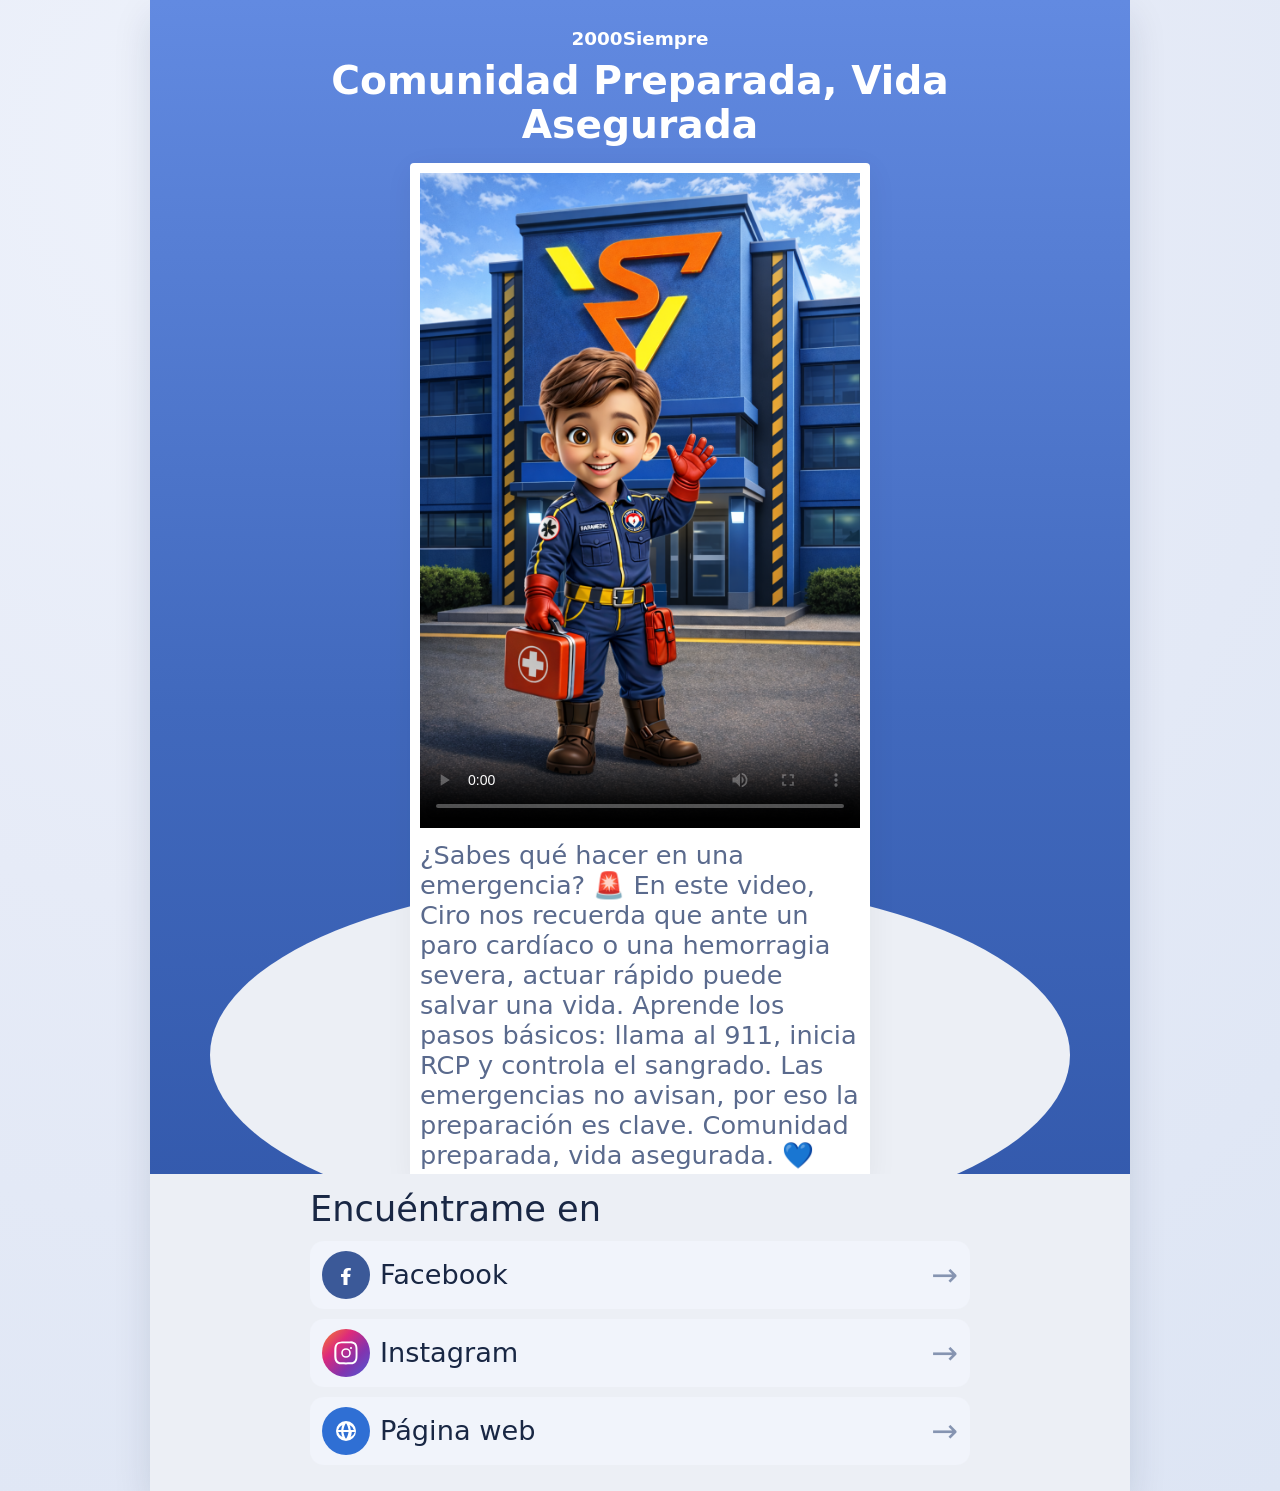
==== commit 90529e1b: "Reemplaza enlace de TikTok por página web" ====
--- a/index.html
+++ b/index.html
@@ -49,13 +49,13 @@
               <span class="arrow">→</span>
             </a>
 
-            <a class="social-item" href="https://www.tiktok.com" target="_blank" rel="noopener noreferrer" aria-label="TikTok">
-              <span class="social-icon tiktok">
+            <a class="social-item" href="https://2000-siempre-web.vercel.app" target="_blank" rel="noopener noreferrer" aria-label="Página web">
+              <span class="social-icon website">
                 <svg viewBox="0 0 24 24" aria-hidden="true">
-                  <path d="M19 8.5a6.5 6.5 0 0 1-3.9-1.3v6.1a5.8 5.8 0 1 1-5-5.8v3a2.8 2.8 0 1 0 2 2.7V2h3a4 4 0 0 0 3.9 3.5v3z" fill="currentColor"/>
+                  <path d="M12 2a10 10 0 1 0 10 10A10 10 0 0 0 12 2Zm7.9 9h-3.1a15.8 15.8 0 0 0-1.2-5A8 8 0 0 1 19.9 11ZM12 4.2c1 1.2 2 3.3 2.6 6.8H9.4C10 7.5 11 5.4 12 4.2ZM8.4 6a15.8 15.8 0 0 0-1.2 5H4.1A8 8 0 0 1 8.4 6ZM4.1 13h3.1a15.8 15.8 0 0 0 1.2 5A8 8 0 0 1 4.1 13Zm5.3 0h5.2c-.6 3.5-1.6 5.6-2.6 6.8-1-1.2-2-3.3-2.6-6.8Zm7.2 5a15.8 15.8 0 0 0 1.2-5h3.1a8 8 0 0 1-4.3 5Z" fill="currentColor"/>
                 </svg>
               </span>
-              <span class="social-label">TikTok</span>
+              <span class="social-label">Página web</span>
               <span class="arrow">→</span>
             </a>
           </div>
--- a/styles.css
+++ b/styles.css
@@ -175,8 +175,8 @@
   background: linear-gradient(135deg, #f58529, #dd2a7b, #8134af, #515bd4);
 }
 
-.tiktok {
-  background: #111;
+.website {
+  background: #2f6fd4;
 }
 
 .social-label {
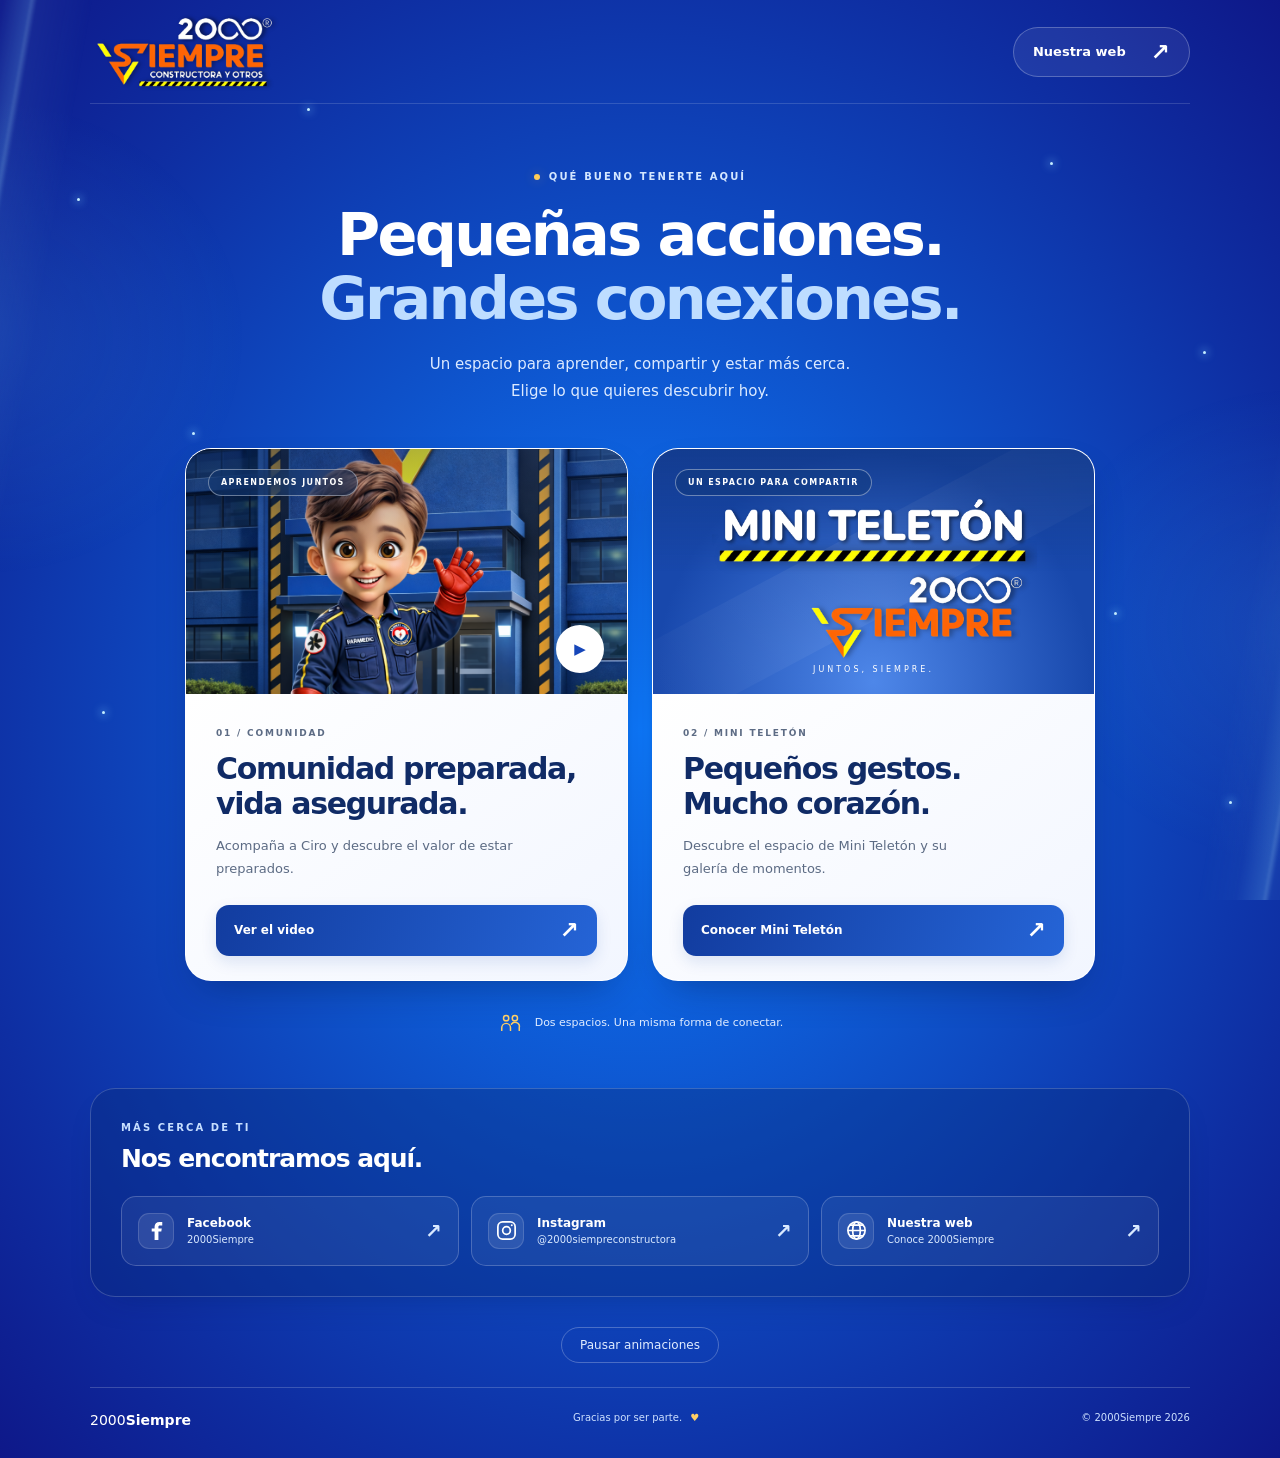
==== commit 1336035b: "Nueva version de la web" ====
--- a/index.html
+++ b/index.html
@@ -1,68 +1,73 @@
 <!doctype html>
 <html lang="es">
-  <head>
-    <meta charset="UTF-8" />
-    <meta name="viewport" content="width=device-width, initial-scale=1.0" />
-    <title>Video QR | 2000Siempre</title>
-    <link rel="stylesheet" href="styles.css" />
-  </head>
-  <body>
-    <main class="page" aria-label="Página de video QR">
-      <section class="hero-frame">
-        <div class="hero-inner">
-          <p class="company">2000Siempre</p>
-          <h1 class="video-title">Comunidad Preparada, Vida Asegurada</h1>
-
-          <div class="video-card">
-            <video class="video-player" controls playsinline preload="metadata" poster="portadaVideo.png">
-              <source src="VideoQR.mp4" type="video/mp4" />
-              Tu navegador no soporta video HTML5.
-            </video>
-
-            <h2 class="description-title">¿Sabes qué hacer en una emergencia? 🚨 En este video, Ciro nos recuerda que ante un paro cardíaco o una hemorragia severa, actuar rápido puede salvar una vida. Aprende los pasos básicos: llama al 911, inicia RCP y controla el sangrado. Las emergencias no avisan, por eso la preparación es clave. Comunidad preparada, vida asegurada. 💙</h2>
-          </div>
-        </div>
+<head>
+  <meta charset="utf-8">
+  <meta name="viewport" content="width=device-width, initial-scale=1">
+  <meta name="theme-color" content="#123a99">
+  <meta name="description" content="Conoce los espacios de 2000Siempre: Comunidad Preparada y Mini Teletón.">
+  <link rel="icon" href="assets/favicon.ico" type="image/x-icon">
+  <title>2000Siempre · Conectamos contigo</title>
+  <link rel="stylesheet" href="styles.css?v=4">
+  <link rel="stylesheet" href="effects.css?v=19">
+  <link rel="stylesheet" href="workshops.css?v=14">
+  <script src="workshops-data.js?v=13" defer></script>
+  <script src="workshops.js?v=14" defer></script>
+  <script src="gallery.js?v=10" defer></script>
+  <script src="script.js?v=15" defer></script>
+</head>
+<body>
+  <div class="background-lights" aria-hidden="true">
+    <span class="light-ribbon ribbon-left"></span><span class="light-ribbon ribbon-right"></span>
+    <span class="light-haze haze-left"></span><span class="light-haze haze-right"></span>
+    <span class="light-point" style="--x:6%;--y:22%;--duration:7s;--delay:-2s"></span>
+    <span class="light-point" style="--x:15%;--y:48%;--duration:9s;--delay:-5s"></span>
+    <span class="light-point" style="--x:8%;--y:79%;--duration:8s;--delay:-3s"></span>
+    <span class="light-point" style="--x:24%;--y:12%;--duration:8s;--delay:-6s"></span>
+    <span class="light-point" style="--x:82%;--y:18%;--duration:7s;--delay:-4s"></span>
+    <span class="light-point" style="--x:94%;--y:39%;--duration:9s;--delay:-1s"></span>
+    <span class="light-point" style="--x:87%;--y:68%;--duration:8s;--delay:-6s"></span>
+    <span class="light-point" style="--x:96%;--y:89%;--duration:10s;--delay:-3s"></span>
+  </div>
+  <a class="skip" href="#contenido">Ir al contenido</a>
+  <header class="site-header">
+    <a class="brand" href="#inicio" aria-label="2000Siempre, inicio"><img class="brand-official" src="assets/logo-blanco.png" alt="2000Siempre · Constructora y otros" width="190" height="100"></a>
+    <a class="header-link" href="https://2000-siempre-web.vercel.app" target="_blank" rel="noopener noreferrer">Nuestra web <span aria-hidden="true">↗</span></a>
+  </header>
+  <main id="contenido">
+    <section id="inicio" class="view home" aria-labelledby="home-title">
+      <div class="intro"><p class="eyebrow"><span></span> QUÉ BUENO TENERTE AQUÍ</p><h1 id="home-title" tabindex="-1">Pequeñas acciones.<br><span>Grandes conexiones.</span></h1><p class="lead">Un espacio para aprender, compartir y estar más cerca.<br class="desktop-break"> Elige lo que quieres descubrir hoy.</p></div>
+      <div class="choices">
+        <a class="choice community" href="#comunidad"><div class="choice-art"><img src="assets/portadaVideo.png" alt="Ciro, el personaje de Comunidad Preparada" fetchpriority="high"><span class="tag">APRENDEMOS JUNTOS</span><span class="play" aria-hidden="true">▶</span></div><div class="choice-copy"><span class="number">01 / COMUNIDAD</span><h2>Comunidad preparada,<br>vida asegurada.</h2><p>Acompaña a Ciro y descubre el valor de estar preparados.</p><span class="card-action">Ver el video <span aria-hidden="true">↗</span></span></div></a>
+        <a class="choice teleton" href="#mini-teleton"><div class="choice-art teleton-art"><span class="tag">UN ESPACIO PARA COMPARTIR</span><img class="teleton-logo" src="assets/logo-mini-teleton.png" alt="Mini Teletón · 2000Siempre" width="1024" height="768"><span class="art-caption">JUNTOS, SIEMPRE.</span></div><div class="choice-copy"><span class="number">02 / MINI TELETÓN</span><h2>Pequeños gestos.<br>Mucho corazón.</h2><p>Descubre el espacio de Mini Teletón y su galería de momentos.</p><span class="card-action">Conocer Mini Teletón <span aria-hidden="true">↗</span></span></div></a>
+      </div>
+      <p class="home-note"><span class="community-icon" aria-hidden="true"><svg viewBox="0 0 24 24" fill="none" stroke="currentColor" stroke-width="1.7" stroke-linecap="round" stroke-linejoin="round" aria-hidden="true"><circle cx="7" cy="7" r="3"/><circle cx="17" cy="7" r="3"/><path d="M2 21v-3a5 5 0 0 1 10 0v3m1-7a5 5 0 0 1 9 4v3"/></svg></span> Dos espacios. Una misma forma de conectar.</p>
+    </section>
+    <section id="comunidad" class="view detail" aria-labelledby="video-title" hidden>
+      <a class="back" href="#inicio">← Volver al inicio</a>
+      <div class="section-heading"><p class="eyebrow">01 / COMUNIDAD</p><h1 id="video-title" tabindex="-1">Comunidad preparada,<br><span>vida asegurada.</span></h1><p class="lead">Aprendamos juntos con Ciro.</p></div>
+      <div class="video-layout"><div class="video-shell"><video controls playsinline preload="none" poster="assets/portadaVideo.png" aria-label="Video Comunidad Preparada, Vida Asegurada"><source src="assets/VideoQR.mp4" type="video/mp4">Tu navegador no soporta video. <a href="assets/VideoQR.mp4">Abrir el video</a>.</video></div><div class="video-copy"><span class="round-icon" aria-hidden="true">▶</span><p class="eyebrow">UN MENSAJE DE CIRO</p><h2>La preparación<br>hace la diferencia.</h2><p>¿Sabes qué hacer en una emergencia? 🚨 En este video, Ciro nos recuerda que ante un paro cardíaco o una hemorragia severa, actuar rápido puede salvar una vida. Aprende los pasos básicos: llama al 911, inicia RCP y controla el sangrado. Las emergencias no avisan, por eso la preparación es clave. Comunidad preparada, vida asegurada. 💙</p><a class="text-link" href="#mini-teleton">También puedes conocer Mini Teletón ↗</a></div></div>
+      <section class="workshops" aria-labelledby="workshops-title">
+        <div class="workshops-heading"><div><p class="eyebrow">APRENDER PARA CUIDARNOS</p><h2 id="workshops-title">Capacitaciones anteriores</h2><p>Un recorrido por los talleres que hemos compartido con comunidades e instituciones.</p></div><span class="workshops-badge">5 encuentros</span></div>
+        <div class="workshop-list" id="workshop-list"></div>
+        <p class="workshops-note">Selecciona un encuentro para abrir su galería.</p>
       </section>
-
-      <section class="content">
-        <div class="content-inner">
-          <h3 class="social-title">Encuéntrame en</h3>
-          <div class="social-list">
-            <a class="social-item" href="https://www.facebook.com/2000siemprecr/" target="_blank" rel="noopener noreferrer" aria-label="Facebook">
-              <span class="social-icon facebook">
-                <svg viewBox="0 0 24 24" aria-hidden="true">
-                  <path d="M13.5 22v-8h2.6l.4-3h-3V9.1c0-.9.3-1.5 1.6-1.5h1.7V5c-.3 0-1.4-.1-2.7-.1-2.7 0-4.6 1.7-4.6 4.8V11H7v3h2.5v8h4z" fill="currentColor"/>
-                </svg>
-              </span>
-              <span class="social-label">Facebook</span>
-              <span class="arrow">→</span>
-            </a>
-
-            <a class="social-item" href="https://www.instagram.com/2000siempreconstructora/" target="_blank" rel="noopener noreferrer" aria-label="Instagram">
-              <span class="social-icon instagram">
-                <svg viewBox="0 0 24 24" aria-hidden="true">
-                  <path d="M12 7.2A4.8 4.8 0 1 0 12 16.8 4.8 4.8 0 0 0 12 7.2Zm0 8A3.2 3.2 0 1 1 12 8.8a3.2 3.2 0 0 1 0 6.4Zm6.1-8.2a1.1 1.1 0 1 1-2.2 0 1.1 1.1 0 0 1 2.2 0Z" fill="currentColor"/>
-                  <path d="M12 2.2c3.2 0 3.6 0 4.8.1 1 .1 1.6.2 2 .4.5.2.9.4 1.4.9.4.4.7.8.9 1.4.2.4.3 1 .4 2 .1 1.2.1 1.6.1 4.8s0 3.6-.1 4.8c-.1 1-.2 1.6-.4 2-.2.5-.4.9-.9 1.4-.4.4-.8.7-1.4.9-.4.2-1 .3-2 .4-1.2.1-1.6.1-4.8.1s-3.6 0-4.8-.1c-1-.1-1.6-.2-2-.4a3.8 3.8 0 0 1-1.4-.9 3.8 3.8 0 0 1-.9-1.4c-.2-.4-.3-1-.4-2-.1-1.2-.1-1.6-.1-4.8s0-3.6.1-4.8c.1-1 .2-1.6.4-2 .2-.5.4-.9.9-1.4.4-.4.8-.7 1.4-.9.4-.2 1-.3 2-.4C8.4 2.2 8.8 2.2 12 2.2Zm0-1.6c-3.2 0-3.7 0-5 .1-1.3.1-2.1.3-2.8.6a5.4 5.4 0 0 0-1.9 1.2A5.4 5.4 0 0 0 1 4.4c-.3.7-.5 1.5-.6 2.8C.3 8.5.3 9 .3 12s0 3.5.1 4.8c.1 1.3.3 2.1.6 2.8.3.7.7 1.3 1.2 1.9.6.6 1.2.9 1.9 1.2.7.3 1.5.5 2.8.6 1.3.1 1.8.1 5 .1s3.7 0 5-.1c1.3-.1 2.1-.3 2.8-.6a5.4 5.4 0 0 0 1.9-1.2c.6-.6.9-1.2 1.2-1.9.3-.7.5-1.5.6-2.8.1-1.3.1-1.8.1-5s0-3.7-.1-5c-.1-1.3-.3-2.1-.6-2.8a5.4 5.4 0 0 0-1.2-1.9 5.4 5.4 0 0 0-1.9-1.2c-.7-.3-1.5-.5-2.8-.6C15.7.6 15.2.6 12 .6Z" fill="currentColor"/>
-                </svg>
-              </span>
-              <span class="social-label">Instagram</span>
-              <span class="arrow">→</span>
-            </a>
-
-            <a class="social-item" href="https://2000-siempre-web.vercel.app" target="_blank" rel="noopener noreferrer" aria-label="Página web">
-              <span class="social-icon website">
-                <svg viewBox="0 0 24 24" aria-hidden="true">
-                  <path d="M12 2a10 10 0 1 0 10 10A10 10 0 0 0 12 2Zm7.9 9h-3.1a15.8 15.8 0 0 0-1.2-5A8 8 0 0 1 19.9 11ZM12 4.2c1 1.2 2 3.3 2.6 6.8H9.4C10 7.5 11 5.4 12 4.2ZM8.4 6a15.8 15.8 0 0 0-1.2 5H4.1A8 8 0 0 1 8.4 6ZM4.1 13h3.1a15.8 15.8 0 0 0 1.2 5A8 8 0 0 1 4.1 13Zm5.3 0h5.2c-.6 3.5-1.6 5.6-2.6 6.8-1-1.2-2-3.3-2.6-6.8Zm7.2 5a15.8 15.8 0 0 0 1.2-5h3.1a8 8 0 0 1-4.3 5Z" fill="currentColor"/>
-                </svg>
-              </span>
-              <span class="social-label">Página web</span>
-              <span class="arrow">→</span>
-            </a>
-          </div>
-        </div>
-      </section>
-    </main>
-
-    <script src="script.js"></script>
-  </body>
+    </section>
+    <section id="mini-teleton" class="view detail" aria-labelledby="teleton-title" hidden>
+      <a class="back" href="#inicio">← Volver al inicio</a>
+      <div class="section-heading"><p class="eyebrow">02 / UN ESPACIO PARA COMPARTIR</p><h1 id="teleton-title" tabindex="-1">Mini <span>Teletón</span></h1><p class="lead">Pequeños gestos que nos acercan.</p></div>
+      <div class="gallery-section"><div class="gallery-heading"><div><p class="eyebrow">NUESTRA GALERÍA</p><h2>Momentos para compartir</h2></div></div><p id="pending-notice" class="pending">Próximamente: las fotografías de Mini Teletón.</p><div class="carousel" role="region" aria-roledescription="carrusel" aria-label="Galería Mini Teletón" tabindex="0"><div class="gallery-track" id="gallery-track"></div></div><div class="gallery-controls"><button class="circle-button" id="previous" aria-label="Página anterior">←</button><div id="gallery-dots" class="gallery-dots" aria-label="Páginas de la galería"></div><button class="circle-button" id="next" aria-label="Página siguiente">→</button></div><p class="page-status" id="page-status" aria-live="polite" aria-atomic="true"></p></div>
+      <div class="section-invite"><span class="community-icon" aria-hidden="true"><svg viewBox="0 0 24 24" fill="none" stroke="currentColor" stroke-width="1.7" stroke-linecap="round" stroke-linejoin="round" aria-hidden="true"><circle cx="7" cy="7" r="3"/><circle cx="17" cy="7" r="3"/><path d="M2 21v-3a5 5 0 0 1 10 0v3m1-7a5 5 0 0 1 9 4v3"/></svg></span><h2>Sigamos conectados.</h2><p>Encuentra más de 2000Siempre en nuestras redes.</p><a class="primary-button" href="https://www.facebook.com/2000siemprecr/" target="_blank" rel="noopener noreferrer">Visitar Facebook ↗</a></div>
+    </section>
+    <section class="social-section" aria-labelledby="social-title"><div><p class="eyebrow">MÁS CERCA DE TI</p><h2 id="social-title">Nos encontramos aquí.</h2></div><div class="social-links"><a href="https://www.facebook.com/2000siemprecr/" target="_blank" rel="noopener noreferrer"><span class="social-icon" aria-hidden="true"><svg viewBox="0 0 24 24" fill="currentColor"><path d="M14 22v-9h3l.5-3H14V8.3c0-.9.3-1.5 1.6-1.5H18V3.2c-.4-.1-1.6-.2-2.9-.2-3 0-5.1 1.8-5.1 5V10H7v3h3v9z"/></svg></span><span>Facebook<small>2000Siempre</small></span><span aria-hidden="true">↗</span></a><a href="https://www.instagram.com/2000siempreconstructora/" target="_blank" rel="noopener noreferrer"><span class="social-icon" aria-hidden="true"><svg viewBox="0 0 24 24" fill="none" stroke="currentColor" stroke-width="1.8"><rect x="3" y="3" width="18" height="18" rx="5"/><circle cx="12" cy="12" r="4"/><circle cx="17.5" cy="6.5" r="1" fill="currentColor" stroke="none"/></svg></span><span>Instagram<small>@2000siempreconstructora</small></span><span aria-hidden="true">↗</span></a><a href="https://2000-siempre-web.vercel.app" target="_blank" rel="noopener noreferrer"><span class="social-icon" aria-hidden="true"><svg viewBox="0 0 24 24" fill="none" stroke="currentColor" stroke-width="1.8"><circle cx="12" cy="12" r="9"/><ellipse cx="12" cy="12" rx="4" ry="9"/><path d="M3 12h18M5 6.5h14M5 17.5h14"/></svg></span><span>Nuestra web<small>Conoce 2000Siempre</small></span><span aria-hidden="true">↗</span></a></div></section>
+  </main>
+  <div class="motion-controls"><button id="motion-toggle" type="button" aria-pressed="true">Pausar animaciones</button></div>
+  <footer><a href="#inicio">2000<strong>Siempre</strong></a><span>Gracias por ser parte. <span class="footer-heart" aria-hidden="true">♥</span></span><span>© 2000Siempre <span id="year">2026</span></span></footer>
+  <dialog id="lightbox" aria-label="Fotografía ampliada de Mini Teletón"><button id="close-lightbox" class="circle-button" aria-label="Cerrar imagen"><svg viewBox="0 0 24 24" aria-hidden="true" fill="none" stroke="currentColor" stroke-width="2.5" stroke-linecap="round"><path d="m6 6 12 12M18 6 6 18"/></svg></button><img id="lightbox-image" alt=""><p id="lightbox-caption"></p></dialog>
+  <dialog id="workshop-dialog" aria-labelledby="workshop-dialog-title">
+    <div class="workshop-modal-heading"><div><p class="eyebrow">CAPACITACIONES ANTERIORES</p><h2 id="workshop-dialog-title"></h2><p id="workshop-dialog-location"></p></div><button type="button" id="workshop-close" aria-label="Cerrar galería"><svg viewBox="0 0 24 24" fill="none" stroke="currentColor" stroke-width="2.5" stroke-linecap="round" aria-hidden="true"><path d="m6 6 12 12M18 6 6 18"/></svg></button></div>
+    <div class="workshop-viewport" role="region" aria-roledescription="carrusel" aria-label="Fotografías de la capacitación" tabindex="0"><div id="workshop-track"></div></div>
+    <div class="workshop-navigation"><button type="button" id="workshop-prev" class="circle-button" aria-label="Foto anterior">←</button><p id="workshop-status" aria-live="polite" aria-atomic="true"></p><button type="button" id="workshop-next" class="circle-button" aria-label="Foto siguiente">→</button></div>
+  </dialog>
+  <noscript><style>.view[hidden]{display:block}.choices{display:none}</style><p class="pending">Activa JavaScript para explorar el carrusel. El video y los enlaces siguen disponibles.</p></noscript>
+</body>
 </html>
--- a/styles.css
+++ b/styles.css
@@ -1,204 +1,6 @@
-:root {
-  --blue-top: #628ae1;
-  --blue-mid: #4169bd;
-  --blue-bottom: #3359ac;
-  --ink: #192744;
-  --muted: #5a6a8d;
-  --surface: #ffffff;
-  --page-gray: #eceff5;
-  --social-bg: #f1f4fb;
-}
+:root{--blue:#1646b9;--navy:#102b66;--muted:#5c6b84;--cream:#f8f8f3;--line:#dce2ec;--yellow:#ffdd63;--orange:#f6a53f;font-family:'Segoe UI',system-ui,sans-serif;color:var(--navy);background:var(--cream);font-synthesis:none}
+*{box-sizing:border-box}body{margin:0}a{color:inherit;text-decoration:none}button{font:inherit;cursor:pointer}button,a{-webkit-tap-highlight-color:transparent}button:focus-visible,a:focus-visible,.carousel:focus-visible{outline:3px solid #d17800;outline-offset:5px}h1:focus{outline:none}[hidden]{display:none!important}h1,h2,p{margin:0}h1,h2{letter-spacing:-.045em}button{color:inherit}button:disabled{cursor:default}main,.site-header,footer{width:min(1100px,calc(100% - 80px));margin-inline:auto}.site-header{height:104px;display:flex;align-items:center;justify-content:space-between;border-bottom:1px solid var(--line)}.brand{display:flex;gap:12px;align-items:center;font-size:25px;letter-spacing:-1px;font-weight:800}.brand-light{font-weight:400}.brand small{display:block;font-size:8px;letter-spacing:2px;margin-top:4px;font-weight:600}.brand-symbol{display:flex;align-items:center;color:var(--blue);font-size:48px;font-weight:900;font-style:italic;letter-spacing:-13px;padding-right:10px}.brand-symbol>span{font-size:35px;color:#e39522}.header-link{font-size:13px;font-weight:600;display:flex;align-items:center;gap:25px}.header-link span{font-size:23px}.intro{text-align:center;padding:62px 0 40px}.eyebrow{font-size:10px;font-weight:750;letter-spacing:2.1px;line-height:1.8}.intro .eyebrow{display:flex;align-items:center;justify-content:center;gap:9px}.eyebrow>span{width:6px;height:6px;background:var(--orange);border-radius:50%}h1{font-size:clamp(36px,4.6vw,59px);line-height:1.08;font-weight:750;margin-top:17px}h1>span{color:var(--blue)}.lead{font-size:15px;line-height:1.8;color:var(--muted);margin-top:21px}.choices{display:grid;grid-template-columns:1fr 1fr;gap:24px;max-width:910px;margin:auto}.choice{border-radius:23px;overflow:hidden;background:#fff;border:1px solid var(--line);transition:transform .25s,box-shadow .25s}.choice:hover{transform:translateY(-5px);box-shadow:0 16px 35px #112b6614}.choice-art{height:245px;position:relative;overflow:hidden;background:#153c87}.community .choice-art img{width:100%;height:100%;object-fit:cover;object-position:50% 40%;transition:transform .6s}.community:hover img{transform:scale(1.035)}.choice-art:after{content:'';position:absolute;inset:0;background:linear-gradient(180deg,#09225250,transparent 50%);pointer-events:none}.tag{position:absolute;z-index:1;top:20px;left:22px;border:1px solid #ffffff60;background:#10377366;backdrop-filter:blur(12px);padding:8px 12px;border-radius:30px;font-size:8px;letter-spacing:1.4px;font-weight:700;color:white}.play{position:absolute;bottom:21px;right:23px;display:grid;place-items:center;width:48px;height:48px;border-radius:50%;background:white;color:var(--blue);font-size:15px;box-shadow:0 4px 25px #102b6626}.choice-copy{padding:27px 30px 24px}.number{font-size:9px;letter-spacing:1.8px;font-weight:700;color:var(--muted)}.choice h2{font-size:30px;line-height:1.15;margin-top:12px}.choice p{font-size:13px;line-height:1.75;color:var(--muted);margin-top:14px;max-width:310px}.card-action{display:flex;justify-content:space-between;align-items:center;border-top:1px solid var(--line);margin-top:24px;padding-top:17px;font-size:12px;font-weight:700;color:var(--blue)}.card-action>span{font-size:23px;line-height:1}.teleton-art{background:radial-gradient(ellipse at 50% 100%,#3469d9,#1646b9 65%,#11378e);display:flex;justify-content:center;align-items:center}.heart{font-family:Arial,sans-serif;color:var(--yellow);font-size:139px;line-height:1;transform:rotate(-10deg);filter:drop-shadow(0 12px 0 #e6a543);animation:float 5s ease-in-out infinite;z-index:1}.orbit{position:absolute;border:1px solid #ffffff25;width:310px;height:310px;border-radius:50%}.orbit-two{width:230px;height:230px}.spark{position:absolute;color:var(--yellow);font-size:33px}.spark-one{left:20%;top:37%;animation:float 7s ease-in-out infinite}.spark-two{right:20%;bottom:22%;font-size:21px;animation:float 6s ease-in-out infinite reverse}.art-caption{position:absolute;bottom:20px;letter-spacing:3px;font-size:8px;color:white}.home-note{display:flex;gap:11px;justify-content:center;align-items:center;font-size:11px;color:var(--muted);padding:28px 0 52px}.home-note span{color:#bb7615;font-size:18px}.social-section{border-top:1px solid var(--line);padding:36px 0 43px}.social-section h2{font-size:25px;margin-top:7px}.social-links{display:grid;grid-template-columns:repeat(3,1fr);gap:13px;margin-top:23px}.social-links a{display:flex;align-items:center;gap:13px;border:1px solid var(--line);border-radius:14px;background:#fff;padding:16px;transition:background .2s,transform .2s;font-size:12px;font-weight:650}.social-links a:hover{background:#eef3ff;transform:translateY(-3px)}.social-links a>span:last-child{margin-left:auto;font-size:20px;color:var(--blue)}.social-links small{display:block;font-weight:400;color:var(--muted);font-size:10px;margin-top:4px;overflow-wrap:anywhere}.social-icon{width:36px;height:36px;flex-shrink:0;display:grid;place-items:center;background:#ecf1fc;color:var(--blue);border-radius:11px;font-size:23px;font-weight:700}footer{padding:24px 0 30px;border-top:1px solid var(--line);display:flex;justify-content:space-between;gap:15px;color:var(--muted);font-size:10px}footer>a{font-size:14px;color:var(--navy)}.footer-heart{color:var(--blue);margin-left:5px}.view{animation:appear .5s ease both}.back{display:inline-block;font-size:12px;font-weight:600;margin-top:30px;padding:9px 0;color:var(--muted)}.section-heading{text-align:center;padding:25px 0 38px}.detail h1{font-size:clamp(34px,4.2vw,53px)}.video-layout{display:grid;grid-template-columns:350px 1fr;gap:65px;align-items:center;max-width:860px;margin:0 auto 60px}.video-shell{border-radius:23px;overflow:hidden;background:#102b66;box-shadow:0 18px 48px #112b6620;border:6px solid white}.video-shell video{display:block;width:100%;max-height:660px;object-fit:contain;aspect-ratio:2/3}.video-copy h2{font-size:36px;line-height:1.15;margin:12px 0 20px}.video-copy>p:not(.eyebrow){color:var(--muted);font-size:15px;line-height:1.9}.round-icon{display:grid;place-items:center;width:55px;height:55px;border-radius:18px;background:#e7edfc;color:var(--blue);margin-bottom:24px}.text-link{display:inline-block;font-size:12px;font-weight:650;color:var(--blue);margin-top:25px;line-height:1.7}.mini-heart{font-size:40px;color:var(--blue);animation:float 5s ease-in-out infinite;margin-bottom:12px}.gallery-section{max-width:760px;margin:auto}.gallery-heading{display:flex;align-items:end;justify-content:space-between;gap:20px}.gallery-heading h2{font-size:28px;margin-top:6px}.gallery-hint{font-size:10px;color:var(--muted)}.pending{padding:12px 16px;background:#eaf0ff;color:#36548b;border-radius:10px;font-size:12px;line-height:1.6;margin:20px 0}.carousel{overflow:hidden;border-radius:20px;touch-action:pan-y}.gallery-track{display:flex;transition:transform .45s cubic-bezier(.22,.7,.25,1)}.gallery-page{flex:0 0 100%;min-width:0;display:grid;grid-template-columns:1fr 1fr;gap:16px;padding:4px}.photo,.photo-placeholder{aspect-ratio:1;border-radius:19px;overflow:hidden;position:relative;border:3px solid #fff;box-shadow:0 4px 15px #102b6609}.photo{padding:0;background:#e8edf8}.photo img{height:100%;width:100%;object-fit:cover;display:block;transition:transform .3s}.photo:hover img{transform:scale(1.04)}.photo-placeholder{display:flex;flex-direction:column;align-items:center;justify-content:center;gap:25px;background:#e6edfc;color:var(--blue)}.photo-placeholder>span:first-child{font-size:65px;font-weight:650;line-height:1}.photo-placeholder>span:last-child{font-size:10px;letter-spacing:.6px}.variant-1{background:#173c96;color:#ffdf70}.variant-2{background:#f7e7c7;color:#906119}.variant-3{background:#d8e6ef;color:#255670}.zoom{position:absolute;bottom:12px;right:12px;border-radius:50%;background:var(--blue);color:white;width:35px;height:35px;display:grid;place-items:center}.gallery-controls{display:flex;justify-content:center;align-items:center;gap:23px;margin-top:24px}.circle-button{display:grid;place-items:center;width:44px;height:44px;border-radius:50%;border:1px solid var(--line);background:white;font-size:20px}.circle-button:hover{background:#eaf0ff}.gallery-dots{display:flex;align-items:center;gap:4px}.gallery-dots button{border:0;width:32px;height:44px;background:transparent;position:relative}.gallery-dots button:after{content:'';width:8px;height:8px;border-radius:20px;background:#b7c5e2;position:absolute;left:50%;top:50%;transform:translate(-50%,-50%);transition:width .2s}.gallery-dots button[aria-current=true]:after{background:var(--blue);width:25px}.page-status{text-align:center;font-size:10px;color:var(--muted);margin-top:10px}.section-invite{text-align:center;padding:48px 0 50px}.section-invite>span{color:#bd7819;font-size:25px}.section-invite h2{font-size:31px;margin:10px 0}.section-invite p{font-size:13px;color:var(--muted)}.primary-button{display:inline-block;margin-top:23px;padding:15px 26px;border-radius:40px;color:#fff;background:var(--blue);font-size:12px;font-weight:650;box-shadow:0 7px 20px #1646b920;transition:transform .2s}.primary-button:hover{transform:translateY(-3px)}dialog{padding:16px;border:0;border-radius:20px;width:min(660px,calc(100% - 32px));max-height:90dvh;background:white;box-shadow:0 20px 100px #08193860}dialog::backdrop{background:#0b205bcc;backdrop-filter:blur(8px)}dialog img{display:block;max-height:72dvh;max-width:100%;margin:auto;object-fit:contain;border-radius:10px}dialog .circle-button{margin:0 0 12px auto}dialog p{font-size:13px;text-align:center;margin:14px 0 2px;line-height:1.5}.modal-open{overflow:hidden}.skip{position:fixed;top:10px;left:10px;transform:translateY(-150%);z-index:10;background:white;padding:12px}.skip:focus{transform:none}@keyframes float{0%,100%{translate:0 0}50%{translate:0 -9px}}@keyframes appear{from{opacity:0;transform:translateY(12px)}to{opacity:1;transform:translateY(0)}}
+@media(min-width:1500px){.intro{padding-top:75px}.choice-art{height:270px}}
+@media(max-width:760px){main,.site-header,footer{width:calc(100% - 40px)}.site-header{height:86px}.brand{font-size:22px}.brand-symbol{font-size:40px}.brand small{font-size:7px;letter-spacing:1.5px}.header-link{font-size:11px;gap:10px}.intro{padding:43px 0 30px}h1{font-size:39px}.lead{font-size:14px}.choices{gap:17px}.choice-art{height:200px}.choice-copy{padding:22px}.choice h2{font-size:25px}.tag{font-size:7px;left:14px;padding:7px 9px}.social-links{grid-template-columns:1fr}.social-links a{padding:14px 16px}.social-links small{font-size:11px}.video-layout{grid-template-columns:minmax(0,340px);justify-content:center;gap:30px;margin-bottom:40px}.video-copy h2{font-size:30px}.gallery-heading h2{font-size:25px}.gallery-hint{display:none}footer{flex-wrap:wrap}footer>span:last-child{width:100%}.heart{font-size:115px}.spark-one{left:12%}.spark-two{right:12%}}
+@media(max-width:540px){.choices{grid-template-columns:1fr;max-width:400px}.choice{border-radius:21px}.choice-art{height:220px}.community .choice-art img{object-position:50% 39%}.choice-copy{padding:25px}.choice h2{font-size:30px}.choice p{font-size:14px}.card-action{font-size:13px}.intro h1{font-size:36px}.intro .eyebrow{font-size:8px;letter-spacing:1.6px}.lead{max-width:320px;margin-inline:auto}.desktop-break{display:none}.home-note{font-size:10px;padding-bottom:33px}.social-section{padding-top:27px}.social-section h2{font-size:26px}.section-heading{padding:20px 0 28px}.detail h1{font-size:34px}.gallery-page{gap:10px}.photo-placeholder>span:first-child{font-size:45px}.photo-placeholder>span:last-child{font-size:8px;letter-spacing:0}.photo-placeholder{gap:18px;border-radius:15px}.gallery-heading h2{font-size:24px}.section-invite p{line-height:1.7}.brand small{letter-spacing:1px}.header-link{gap:7px}.back{margin-top:20px}}
 
-* {
-  box-sizing: border-box;
-}
-
-html,
-body {
-  margin: 0;
-  padding: 0;
-}
-
-body {
-  min-height: 100vh;
-  overflow-x: hidden;
-  font-family: "Segoe UI", system-ui, -apple-system, sans-serif;
-  color: var(--ink);
-  background: radial-gradient(circle at 20% 10%, #eef2fb 0%, #e6ebf7 45%, #dde5f4 100%);
-}
-
-.page {
-  width: 100%;
-  max-width: 980px;
-  margin: 0 auto;
-  min-height: 100vh;
-  background: var(--page-gray);
-  box-shadow: 0 16px 36px rgba(18, 34, 68, 0.12);
-}
-
-.hero-frame {
-  position: relative;
-  overflow: hidden;
-  background: linear-gradient(180deg, var(--blue-top) 0%, var(--blue-mid) 58%, var(--blue-bottom) 100%);
-  padding-bottom: 8px;
-}
-
-.hero-frame::after {
-  content: "";
-  position: absolute;
-  left: 50%;
-  transform: translateX(-50%);
-  bottom: -13px;
-  width: min(136%, 860px);
-  height: 352px;
-  background: var(--page-gray);
-  border-radius: 50%;
-}
-
-.hero-inner,
-.content-inner {
-  width: min(100%, 700px);
-  margin: 0 auto;
-  padding-inline: 8px;
-}
-
-.hero-inner {
-  position: relative;
-  z-index: 1;
-  text-align: center;
-  color: #fff;
-  padding-block: 18px 8px;
-}
-
-.company {
-  margin: 10px 0 10px;
-  font-size: 1.15rem;
-  font-weight: 600;
-}
-
-.video-title {
-  margin: 0 0 16px;
-  line-height: 1.12;
-  font-weight: 800;
-  font-size: clamp(2rem, 6.7vw, 2.45rem);
-}
-
-/* Marco blanco del video */
-.video-card {
-  width: min(100%, 460px);
-  margin: 0 auto 20px;
-  background: #fff;
-  border: none;
-  border-radius: 4px;
-  padding: 10px;
-  box-shadow: 1px 6px 30px rgba(0, 31, 14, 0.05);
-}
-
-.video-player {
-  width: 100%;
-  display: block;
-  aspect-ratio: 9 / 13.4;
-  object-fit: cover;
-  border: none;
-  border-radius: 0;
-  background: #dce5f6;
-}
-
-.content {
-  position: relative;
-  background: var(--page-gray);
-  margin-top: -44px;
-  z-index: 2;
-}
-
-.content-inner {
-  padding-block: 14px 26px;
-}
-
-.description-title {
-  margin: 12px 0 2px;
-  color: var(--muted);
-  font-size: clamp(1.35rem, 4.8vw, 1.6rem);
-  font-weight: 400;
-  text-align: left;
-}
-
-.social-title {
-  margin: 0 0 12px;
-  font-size: clamp(1.9rem, 6.2vw, 2.2rem);
-  font-weight: 400;
-}
-
-.social-list {
-  display: grid;
-  gap: 10px;
-}
-
-.social-item {
-  display: flex;
-  align-items: center;
-  gap: 10px;
-  text-decoration: none;
-  color: var(--ink);
-  background: var(--social-bg);
-  border-radius: 14px;
-  padding: 10px 12px;
-  transition: transform 0.2s ease, box-shadow 0.2s ease;
-}
-
-.social-item:hover,
-.social-item:focus-visible {
-  transform: translateY(-1px);
-  box-shadow: 0 8px 18px rgba(34, 58, 106, 0.14);
-}
-
-.social-icon {
-  width: 48px;
-  height: 48px;
-  border-radius: 999px;
-  color: #fff;
-  display: grid;
-  place-items: center;
-  flex-shrink: 0;
-}
-
-.social-icon svg {
-  width: 24px;
-  height: 24px;
-}
-
-.facebook {
-  background: #3b5998;
-}
-
-.instagram {
-  background: linear-gradient(135deg, #f58529, #dd2a7b, #8134af, #515bd4);
-}
-
-.website {
-  background: #2f6fd4;
-}
-
-.social-label {
-  flex: 1;
-  font-size: clamp(1.25rem, 4.8vw, 1.7rem);
-}
-
-.arrow {
-  font-size: 2rem;
-  color: #8694b1;
-  line-height: 1;
-}
-
-@media (min-width: 640px) {
-  .hero-inner,
-  .content-inner {
-    padding-inline: 20px;
-  }
-}
-
-@media (max-width: 768px) {
-  .page {
-    box-shadow: none;
-  }
-}
--- a/effects.css
+++ b/effects.css
@@ -0,0 +1,133 @@
+/* Fondo inspirado en Fondo.png, construido con CSS sin descargar una imagen. */
+:root { --cream:#103ba9; --line:#d5e1f4; }
+html { min-height:100%; background:#0e1889; }
+body { min-height:100vh; background:radial-gradient(ellipse at 50% 50%,#0d7bff 0%,#0e51c9 42%,#0e2ea2 76%,#0e1889 100%); background-repeat:no-repeat; background-size:100% 100%; }
+.site-header { border-bottom:1px solid #ffffff26; }
+.brand { background:transparent; padding:0; box-shadow:none; }
+.brand-official { width:176px; height:78px; object-fit:contain; display:block; }
+.header-link { color:white; background:#ffffff12; border:1px solid #ffffff40; padding:11px 19px; border-radius:30px; transition:background .2s; }
+.header-link:hover { background:#ffffff25; }
+.intro { padding:64px 0 43px; }
+.intro h1,.section-heading h1 { color:#fff; text-shadow:none; font-weight:800; }
+.intro h1>span,.section-heading h1>span { color:#beddff; }
+.intro .eyebrow,.section-heading .eyebrow { color:#d4e7ff; }
+.intro .eyebrow>span { background:#ffcc58; box-shadow:0 0 12px #ffcc5850; }
+.intro .lead,.section-heading .lead { color:#dceaff; }
+.choice { border:1px solid #ffffffb3; border-radius:26px; background:#fff; box-shadow:0 18px 40px -16px #02144670; transition:transform .3s,box-shadow .3s; }
+.choice-copy { background:linear-gradient(145deg,#fff,#f2f6ff); }
+.choice:hover,.choice:focus-visible { transform:translateY(-6px); box-shadow:0 26px 44px -12px #02144680; }
+.choice-art { background:#153c87; }
+.community .choice-art img { transition:transform .65s cubic-bezier(.2,.7,.3,1); }
+.community:hover img { transform:scale(1.045); }
+.card-action { border:0; background:linear-gradient(110deg,#123c9f,#2564d6); color:white; padding:14px 18px; border-radius:13px; box-shadow:0 6px 15px #123c9f20; }
+.card-action>span,.header-link>span,.social-links a>span:last-child { transition:transform .25s; }
+.choice:hover .card-action>span,.header-link:hover>span,.social-links a:hover>span:last-child { transform:translate(3px,-3px); }
+.card-action,.primary-button,.social-links a,.header-link { position:relative; overflow:hidden; isolation:isolate; }
+.card-action::before,.primary-button::before,.social-links a::before,.header-link::before { content:''; pointer-events:none; position:absolute; inset:-50% auto -50% -65%; width:45%; background:linear-gradient(90deg,transparent,#ffffff65,transparent); transform:skewX(-22deg); animation:button-shine 4.8s ease-in-out infinite; z-index:1; }
+.teleton .card-action::before { animation-delay:1.2s; }.social-links a:nth-child(2)::before { animation-delay:1s; }.social-links a:nth-child(3)::before { animation-delay:2s; }
+@keyframes button-shine { 0%,22% { left:-65%; } 58%,100% { left:145%; } }
+.teleton-art { background:radial-gradient(ellipse at 50% 95%,#4e87e9,#1848ac 70%); }
+.teleton-art::before { content:''; position:absolute; width:150%; height:35%; background:linear-gradient(90deg,transparent,#ffffff12,transparent); transform:rotate(-28deg); }
+.heart { animation:none; transform:rotate(-8deg); transition:transform .4s; }
+.teleton:hover .heart { transform:rotate(0deg) scale(1.06); }
+.play { transition:transform .3s; }.community:hover .play { transform:scale(1.1); }
+.home-note { color:#e0ecff; }.home-note>span { color:#ffcf65; }
+.social-section { padding:30px; margin-bottom:30px; background:#08277455; border:1px solid #ffffff30; border-radius:25px; box-shadow:0 15px 35px -20px #01185060; }
+.social-section h2 { color:white; }.social-section .eyebrow { color:#c7dfff; }
+.social-links { gap:12px; }
+.social-links a { background:#ffffff0f; border:1px solid #ffffff35; border-radius:15px; color:white; box-shadow:none; transition:background .25s,transform .25s,border-color .25s; }
+.social-links a:hover { background:#ffffff22; border-color:#ffffff70; transform:translateY(-3px); }
+.social-links small,.social-links a>span:last-child { color:#d9e9ff; }
+.social-icon { color:#fff; background:#ffffff18; border:1px solid #ffffff25; }
+.social-icon svg { width:23px; height:23px; display:block; }
+.back { color:#fff; background:#ffffff12; border:1px solid #ffffff40; border-radius:25px; padding:10px 17px; transition:background .2s; }.back:hover { background:#ffffff25; }
+.section-heading { padding:28px 0 40px; }
+.video-shell { border-radius:25px; box-shadow:0 22px 45px -15px #03185080; }
+.video-copy { padding:28px; background:#fff; border-radius:25px; box-shadow:0 18px 40px -20px #03185060; }
+.gallery-section { padding:28px; background:#f7faff; border:1px solid white; border-radius:27px; box-shadow:0 18px 45px -18px #03185065; }
+.photo,.photo-placeholder { border:3px solid white; box-shadow:0 6px 18px -10px #133b9240; }
+.photo-placeholder { background:linear-gradient(140deg,#eef4ff,#c9dcff); }
+.variant-1 { background:linear-gradient(140deg,#416dcc,#173c96); }.variant-2 { background:linear-gradient(140deg,#fff4d4,#f3d386); }.variant-3 { background:linear-gradient(140deg,#edf7ff,#c4e0ef); }
+.circle-button { border:1px solid #d5e1f4; box-shadow:0 5px 15px #153a8612; transition:background .2s,transform .2s; }.circle-button:hover { transform:scale(1.06); }
+.section-invite h2 { color:#fff; }.section-invite p { color:#dceaff; }.section-invite>span { color:#ffcf65; }
+.primary-button { background:#fff; color:#17449e; padding:16px 29px; box-shadow:0 9px 24px #04185030; }.primary-button:hover { box-shadow:0 13px 28px #04185055; }
+footer { border-color:#ffffff30; color:#cee1ff; }footer>a { color:white; }.footer-heart { color:#ffcf65; }
+.motion-controls { text-align:center; padding:0 20px 24px; }
+#motion-toggle { border:1px solid #ffffff40; background:transparent; color:#e1edff; border-radius:24px; padding:10px 18px; font-size:12px; }#motion-toggle:hover { background:#ffffff15; }
+/* Entrada breve y escalonada, sin objetos flotantes. */
+.view { animation:section-enter .5s ease both; }
+.choice { animation:card-enter .65s cubic-bezier(.2,.7,.25,1) backwards; }
+.choice:nth-child(2) { animation-delay:.12s; }
+@keyframes section-enter { from { opacity:0; } to { opacity:1; } }
+@keyframes card-enter { from { opacity:0; transform:translateY(18px) scale(.985); } to { opacity:1; transform:translateY(0) scale(1); } }
+@keyframes light-pass { 0%,65% { background-position:150% 0; } 90%,100% { background-position:-100% 0; } }
+html[data-motion="paused"] *,html[data-motion="paused"] *::before,html[data-motion="paused"] *::after { animation-play-state:paused!important; transition:none!important; }
+@media(max-width:760px) { .brand-official { width:145px; height:65px; }.brand { padding:0 8px; border-radius:11px; }.header-link { padding:9px 13px; }.intro { padding:45px 0 32px; }.social-section { padding:24px 20px; }.gallery-section { padding:23px 16px; }.video-copy { padding:24px; } }
+@media(max-width:380px) { .brand-official { width:130px; }.header-link { font-size:10px; }.intro h1 { font-size:32px; }.gallery-section { padding:20px 10px; }.gallery-heading h2 { font-size:22px; } }
+
+/* Luces atmosféricas: se integran al azul y dejan libre el contenido. */
+body { isolation:isolate; }
+.background-lights { position:fixed; inset:0; z-index:-1; pointer-events:none; overflow:hidden; }
+.light-haze { position:absolute; width:42vw; height:55vh; border-radius:50%; background:radial-gradient(ellipse,#53b8ff24,transparent 68%); animation:haze-sweep 12s ease-in-out infinite alternate; }
+.haze-left { left:-22%; top:10%; }.haze-right { right:-22%; bottom:3%; animation-delay:-6s; }
+.light-ribbon { position:absolute; width:32vw; min-width:150px; height:100vh; background:linear-gradient(100deg,transparent 38%,#80d3ff0a 45%,#80d3ff38 49.7%,#a0e3ff50 50%,#80d3ff12 51%,transparent 61%); border-radius:50%; filter:blur(1px); animation:ribbon-sweep 11s ease-in-out infinite alternate; }
+.ribbon-left { left:-17%; top:-22%; --angle:24deg; }.ribbon-right { right:-18%; top:24%; --angle:-24deg; animation-delay:-5s; }
+.light-point { position:absolute; left:var(--x); top:var(--y); width:3px; height:3px; border-radius:50%; background:#c4edff; box-shadow:0 0 9px 2px #82cfff70; animation:point-drift var(--duration) ease-in-out var(--delay) infinite; }
+@keyframes haze-sweep { from { transform:translateY(-25px); opacity:.5; } to { transform:translate(35px,65px); opacity:1; } }
+@keyframes ribbon-sweep { from { transform:translateY(-30px) rotate(var(--angle)); opacity:.35; } to { transform:translate(30px,55px) rotate(calc(var(--angle) + 8deg)); opacity:.8; } }
+@keyframes point-drift { 0%,100% { transform:translateY(18px); opacity:.2; } 50% { transform:translate(7px,-32px); opacity:.85; } }
+@media(max-width:760px) { .ribbon-left { left:-110px; }.ribbon-right { right:-115px; }.light-haze { width:65vw; }.light-point { width:2px; height:2px; }.brand { padding:0; } }
+
+/* Logos oficiales: compensación del margen transparente sin alterar las imágenes. */
+.brand-official { width:190px; height:82px; object-fit:cover; object-position:50% 56%; }
+.brand-official.brand-mini { width:160px; height:82px; object-position:50% 59%; }
+.teleton-logo { width:88%; max-width:350px; height:100%; object-fit:contain; position:relative; z-index:1; transition:transform .4s; }
+.teleton:hover .teleton-logo { transform:scale(1.035); }
+@media(max-width:760px) { .brand-official { width:145px; height:65px; }.brand-official.brand-mini { width:130px; height:67px; } }
+
+/* Una imagen completa ocupa todo el ancho de cada diapositiva. */
+.gallery-page { grid-template-columns:minmax(0,1fr); gap:0; }
+.gallery-page .photo { width:100%; aspect-ratio:4 / 5; background:#edf2fc; }
+.gallery-page .photo img { width:100%; height:100%; object-fit:contain; }
+.gallery-page .photo:hover img { transform:none; }
+.gallery-dots { flex-wrap:wrap; justify-content:center; }
+
+.gallery-page .photo-placeholder { width:100%; aspect-ratio:4 / 5; }
+.zoom { width:42px; height:42px; right:12px; bottom:12px; border:2px solid #fff; background:#174bbde8; box-shadow:0 4px 14px #08255b55; }
+.zoom svg { width:23px; height:23px; }
+#lightbox { width:fit-content; max-width:calc(100vw - 48px); max-height:none; padding:0; overflow:visible; border:0; background:transparent; box-shadow:none; }
+#lightbox::backdrop { background:#092b655e; backdrop-filter:blur(12px); -webkit-backdrop-filter:blur(12px); }
+#lightbox[open] { animation:photo-pop .28s cubic-bezier(.2,.8,.3,1) both; }
+#lightbox-image { display:block; width:auto; height:auto; max-width:calc(100vw - 48px); max-height:82dvh; margin:0; border:4px solid white; border-radius:22px; object-fit:contain; box-shadow:0 24px 70px #051b6055; }
+#lightbox #close-lightbox { position:absolute; top:-17px; right:-17px; z-index:2; width:46px; height:46px; margin:0; background:#1545b2; color:white; border:3px solid white; box-shadow:0 6px 20px #03164360; }
+#close-lightbox svg { width:22px; height:22px; }
+#lightbox #close-lightbox:hover { background:#0d3288; }
+#lightbox-caption { position:absolute; width:1px; height:1px; padding:0; margin:-1px; overflow:hidden; clip-path:inset(50%); white-space:nowrap; }
+@keyframes photo-pop { from { opacity:0; transform:scale(.94); } to { opacity:1; transform:scale(1); } }
+
+/* Barras de desplazamiento para la página y cualquier contenedor con scroll. */
+:root { --scroll-track:#102d86; --scroll-thumb:#78b5ff; --scroll-hover:#b3d9ff; }
+* { scrollbar-width:thin; scrollbar-color:var(--scroll-thumb) var(--scroll-track); }
+dialog { --scroll-track:#e5edfa; --scroll-thumb:#4777cd; --scroll-hover:#2455ad; }
+@supports selector(::-webkit-scrollbar) {
+  * { scrollbar-width:auto; scrollbar-color:auto; }
+  ::-webkit-scrollbar { width:12px; height:12px; }
+  ::-webkit-scrollbar-track { background:var(--scroll-track); border-radius:12px; }
+  ::-webkit-scrollbar-thumb { min-height:40px; min-width:40px; border:3px solid var(--scroll-track); border-radius:12px; background:var(--scroll-thumb); background-clip:padding-box; }
+  ::-webkit-scrollbar-thumb:hover { background-color:var(--scroll-hover); }
+  ::-webkit-scrollbar-thumb:active { background-color:var(--scroll-hover); border-width:2px; }
+  ::-webkit-scrollbar-corner { background:var(--scroll-track); }
+}
+@media(forced-colors:active) {
+  * { scrollbar-color:auto; scrollbar-width:auto; }
+  ::-webkit-scrollbar-track,::-webkit-scrollbar-corner { background:Canvas; }
+  ::-webkit-scrollbar-thumb { background:ButtonText; border-color:Canvas; }
+}
+
+.community-icon { display:inline-flex; align-items:center; justify-content:center; }
+.home-note .community-icon svg { width:21px; height:21px; }
+.section-invite .community-icon svg { width:32px; height:32px; }
+.photo-placeholder>span:first-child svg { width:48px; height:48px; display:block; }
+
+.community-icon { line-height:1; padding:3px; flex-shrink:0; overflow:visible; }
+.community-icon svg { display:block; overflow:visible; flex-shrink:0; }
--- a/workshops.css
+++ b/workshops.css
@@ -0,0 +1,32 @@
+.workshops{max-width:860px;margin:0 auto 55px;padding-top:8px;color:#fff}
+.workshops-heading{display:flex;gap:22px;align-items:center;justify-content:space-between;margin-bottom:26px}
+.workshops-heading .eyebrow{color:#bfdcff}.workshops-heading h2{font-size:clamp(28px,3.5vw,37px);margin:7px 0 12px;line-height:1.15}
+.workshops-heading p:not(.eyebrow){font-size:14px;color:#d6e6ff;line-height:1.8;max-width:570px}
+.workshops-badge{white-space:nowrap;font-size:11px;padding:9px 13px;border:1px solid #ffffff38;border-radius:30px;background:#ffffff0b}
+.workshop-list{display:grid;gap:12px}
+.workshop-card{width:100%;display:flex;align-items:center;gap:20px;text-align:left;padding:22px 25px;background:linear-gradient(115deg,#fffffffa,#ebf2fffa);border:1px solid #ffffffa6;border-radius:18px;color:#142f68;box-shadow:0 8px 22px #06277320;transition:transform .25s,box-shadow .25s}
+.workshop-card:hover{transform:translateX(5px);box-shadow:0 14px 30px #05236840}
+.workshop-number{display:grid;place-items:center;flex-shrink:0;width:47px;height:51px;border-radius:13px;background:#e0eaff;color:#2a59b7;font-size:18px;font-weight:750;border-bottom:3px solid #ffd261}
+.workshop-copy{display:flex;flex-direction:column;gap:5px;flex:1;min-width:0}.workshop-type{font-size:9px;letter-spacing:1.6px;text-transform:uppercase;color:#5371a0;font-weight:700}.workshop-copy strong{font-size:18px;line-height:1.3;letter-spacing:-.3px}.workshop-location{font-size:12px;line-height:1.6;color:#536783}
+.workshop-action{display:flex;align-items:center;gap:8px;font-size:11px;font-weight:650;color:#2255b7;flex-shrink:0}.workshop-action svg{width:23px;height:23px;display:block}.workshops-note{font-size:11px;text-align:center;margin-top:18px;color:#d8e7ff}
+/* El modal reparte el espacio entre cabecera, imagen flexible y controles. */
+#workshop-dialog{box-sizing:border-box;width:min(800px,calc(100vw - 24px));height:min(760px,calc(100vh - 32px));height:min(760px,calc(100dvh - 32px));max-width:none;max-height:none;margin:auto;padding:20px;border:1px solid #ffffffb3;border-radius:24px;background:#f5f8ff;overflow:hidden;box-shadow:0 28px 100px #03164970;color:#17366b}
+#workshop-dialog[open]{display:grid;grid-template-rows:auto minmax(0,1fr) auto;gap:16px;animation:photo-pop .25s ease both}
+#workshop-dialog::backdrop{background:#092b6566;backdrop-filter:blur(12px);-webkit-backdrop-filter:blur(12px)}
+.workshop-modal-heading{display:grid;grid-template-columns:minmax(0,1fr) 44px;align-items:start;gap:14px;margin:0;min-width:0}
+.workshop-modal-heading>div{min-width:0;overflow-wrap:anywhere}.workshop-modal-heading .eyebrow{font-size:9px;color:#5575a9;text-align:left;margin:0;line-height:1.5}
+.workshop-modal-heading h2{font-size:clamp(20px,3vw,29px);line-height:1.15;margin:7px 0;letter-spacing:-.6px}
+#workshop-dialog-location{margin:0;text-align:left;font-size:12px;color:#5b7193;line-height:1.4}
+#workshop-close{position:static;width:44px;height:44px;min-width:44px;margin:0;border:2px solid white;border-radius:50%;background:#174ab4;color:#fff;display:grid;place-items:center;box-shadow:0 5px 15px #123c9f35}#workshop-close svg{width:22px;height:22px}#workshop-close:hover{background:#0d3288}
+.workshop-viewport{min-width:0;min-height:0;height:100%;overflow:hidden;border-radius:16px;touch-action:pan-y;background:#e7effc}.workshop-viewport:focus-visible{outline:3px solid #e4a13b;outline-offset:2px}
+#workshop-track{display:flex;width:100%;height:100%;min-height:0;transition:transform .35s cubic-bezier(.22,.7,.25,1)}
+.workshop-slide{flex:0 0 100%;width:100%;min-width:0;min-height:0;height:100%;overflow:hidden;display:flex;align-items:center;justify-content:center}
+#workshop-dialog .workshop-photo{display:block;width:100%;height:100%;min-width:0;min-height:0;max-width:100%;max-height:100%;object-fit:contain;border-radius:0;margin:0}
+.workshop-placeholder{width:100%;height:100%;display:flex;flex-direction:column;gap:14px;align-items:center;justify-content:center;text-align:center;padding:22px;background:radial-gradient(ellipse at 30% 10%,#fff,#cfdef8);color:#355b96}.workshop-placeholder.placeholder-1{background:radial-gradient(ellipse at 70% 10%,#edf9ff,#c8e0f1)}.workshop-placeholder.placeholder-2{background:radial-gradient(ellipse at 30% 10%,#fff7df,#eee2bd);color:#785f29}
+.workshop-placeholder strong{font-size:17px;line-height:1.5}.workshop-placeholder>span:last-child{font-size:12px;line-height:1.6}.workshop-placeholder-icon{width:65px;height:65px;border-radius:18px;display:grid;place-items:center;background:#ffffff80;border:1px solid white}.workshop-placeholder-icon svg{width:31px;height:31px}
+.workshop-navigation{display:grid;grid-template-columns:48px minmax(0,1fr) 48px;align-items:center;gap:12px;width:min(280px,100%);margin:0 auto;min-width:0}
+#workshop-dialog .workshop-navigation .circle-button{width:48px;height:48px;min-width:48px;min-height:48px;aspect-ratio:1;margin:0;padding:0;border-radius:50%;transform:none}
+#workshop-dialog .workshop-navigation .circle-button:disabled{opacity:.4}
+#workshop-status{font-size:13px;font-variant-numeric:tabular-nums;font-weight:600;line-height:1.5;color:#425f8c;margin:0;text-align:center;white-space:nowrap}
+@media(max-width:600px){.workshops-heading{display:block}.workshops-badge{display:inline-block;margin-top:16px}.workshop-card{padding:18px 15px;gap:12px}.workshop-number{width:36px;height:43px;font-size:14px}.workshop-copy strong{font-size:16px}.workshop-action>span:last-child{display:none}.workshop-action svg{width:21px}.workshop-location{font-size:11px}#workshop-dialog{padding:16px;border-radius:20px}.workshop-modal-heading{gap:10px}.workshop-modal-heading h2{font-size:22px}.workshop-placeholder strong{font-size:16px}}
+@media(max-height:500px){#workshop-dialog{padding:12px}#workshop-dialog[open]{gap:10px}.workshop-modal-heading .eyebrow{display:none}.workshop-modal-heading h2{font-size:18px;margin:0 0 4px}#workshop-dialog-location{font-size:11px}}
